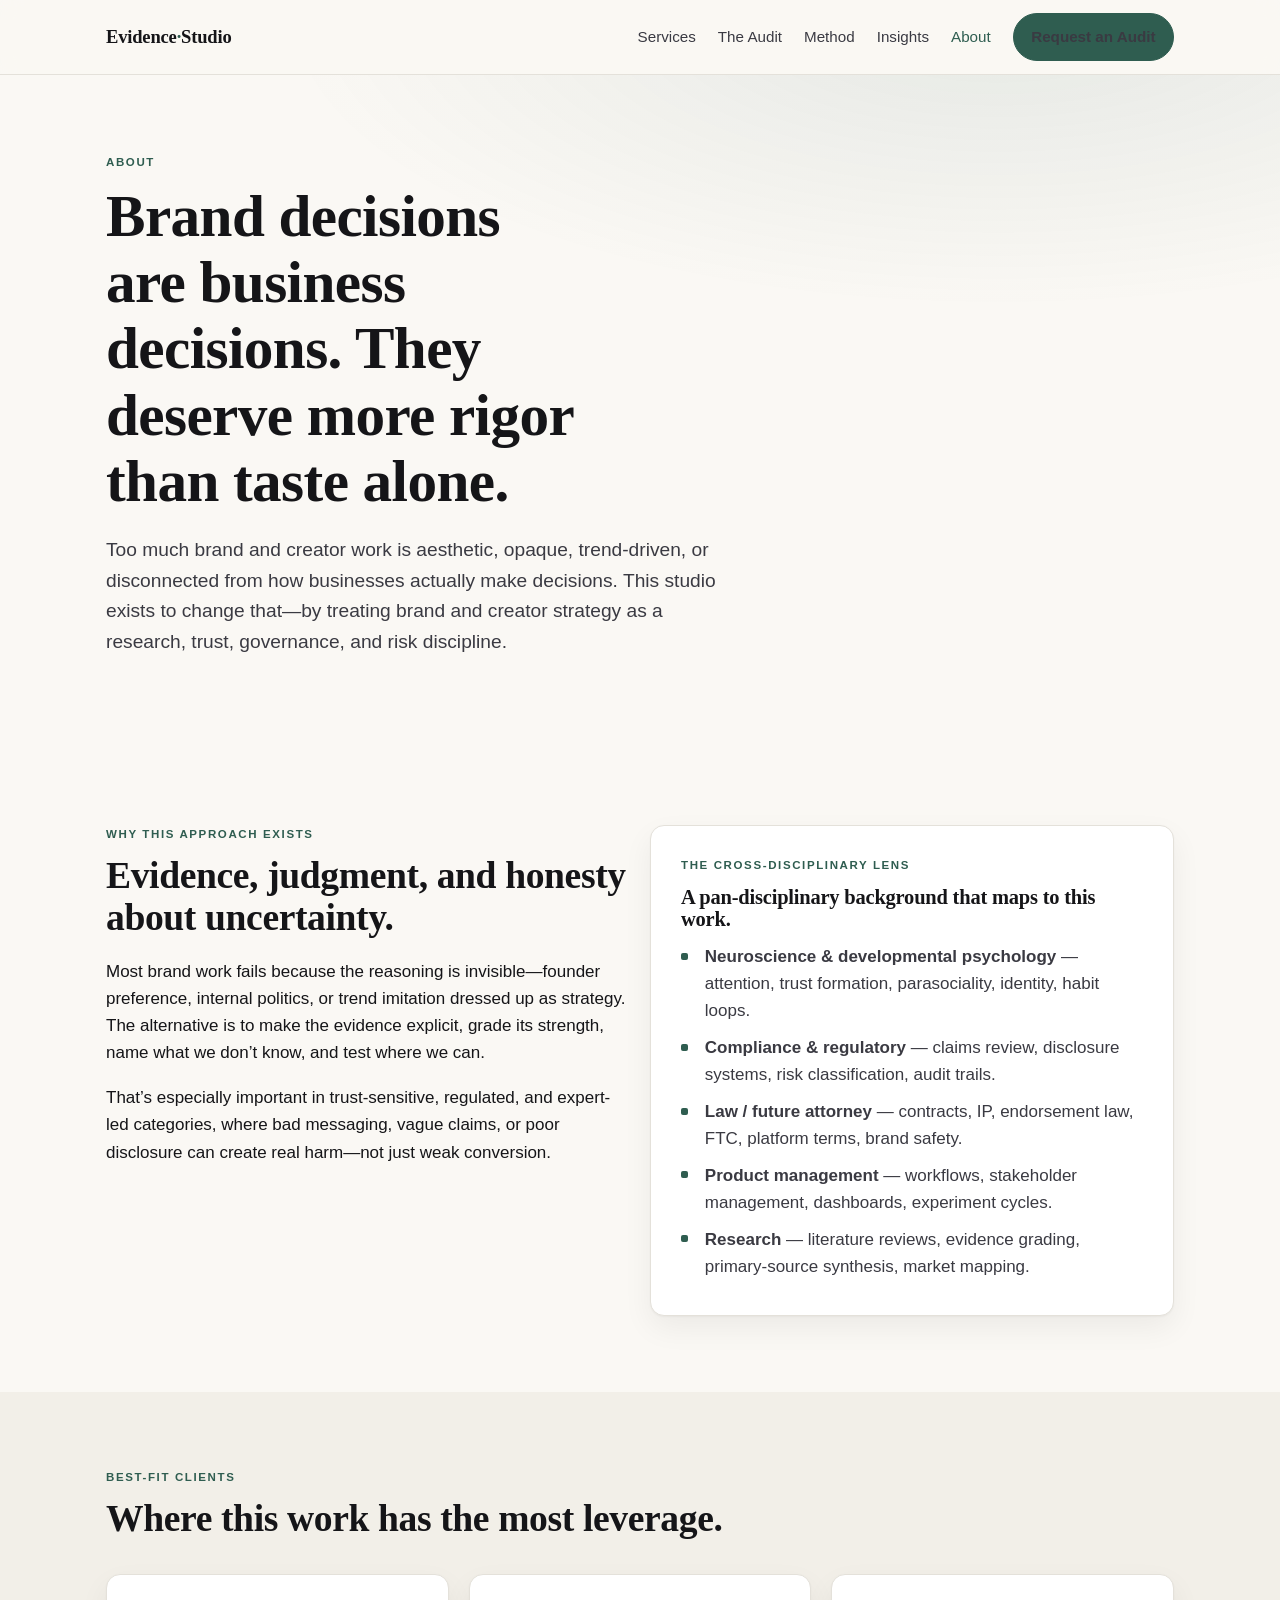
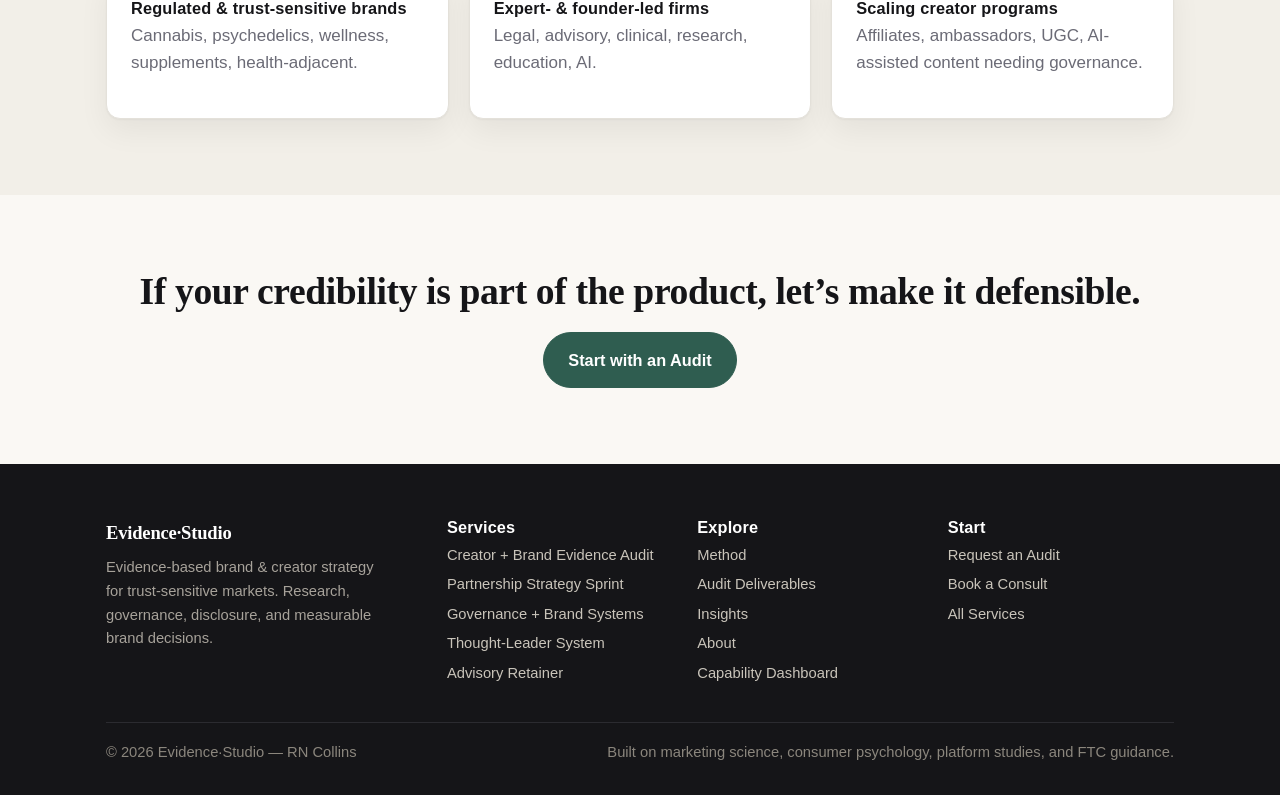
==== about.html @ b18b6f5d "Initial deploy: Evidence Studio — evidence-based brand & creator strategy" ====
<!DOCTYPE html>
<html lang="en">
<head>
<meta charset="utf-8">
<meta name="viewport" content="width=device-width, initial-scale=1">
<title>About — Evidence&middot;Studio</title>
<meta name="description" content="Why this approach exists, and the cross-disciplinary background behind evidence-based brand and creator strategy.">
<link rel="stylesheet" href="assets/style.css">
</head>
<body>
<div id="nav"></div>
<header class="hero">
  <div class="wrap">
    <p class="eyebrow">About</p>
    <h1>Brand decisions are business decisions. They deserve more rigor than taste alone.</h1>
    <p class="lead">Too much brand and creator work is aesthetic, opaque, trend-driven, or disconnected from how businesses actually make decisions. This studio exists to change that—by treating brand and creator strategy as a research, trust, governance, and risk discipline.</p>
  </div>
</header>

<section>
  <div class="wrap">
    <div class="grid g2">
      <div>
        <p class="eyebrow">Why this approach exists</p>
        <h2>Evidence, judgment, and honesty about uncertainty.</h2>
        <p>Most brand work fails because the reasoning is invisible—founder preference, internal politics, or trend imitation dressed up as strategy. The alternative is to make the evidence explicit, grade its strength, name what we don’t know, and test where we can.</p>
        <p>That’s especially important in trust-sensitive, regulated, and expert-led categories, where bad messaging, vague claims, or poor disclosure can create real harm—not just weak conversion.</p>
      </div>
      <div class="card pad-lg">
        <p class="eyebrow">The cross-disciplinary lens</p>
        <h3>A pan-disciplinary background that maps to this work.</h3>
        <ul class="clean">
          <li><strong>Neuroscience &amp; developmental psychology</strong> — attention, trust formation, parasociality, identity, habit loops.</li>
          <li><strong>Compliance &amp; regulatory</strong> — claims review, disclosure systems, risk classification, audit trails.</li>
          <li><strong>Law / future attorney</strong> — contracts, IP, endorsement law, FTC, platform terms, brand safety.</li>
          <li><strong>Product management</strong> — workflows, stakeholder management, dashboards, experiment cycles.</li>
          <li><strong>Research</strong> — literature reviews, evidence grading, primary-source synthesis, market mapping.</li>
        </ul>
      </div>
    </div>
  </div>
</section>

<section class="section-alt">
  <div class="wrap">
    <div class="section-head"><p class="eyebrow">Best-fit clients</p><h2>Where this work has the most leverage.</h2></div>
    <div class="grid g3">
      <div class="card"><h4>Regulated &amp; trust-sensitive brands</h4><p class="muted">Cannabis, psychedelics, wellness, supplements, health-adjacent.</p></div>
      <div class="card"><h4>Expert- &amp; founder-led firms</h4><p class="muted">Legal, advisory, clinical, research, education, AI.</p></div>
      <div class="card"><h4>Scaling creator programs</h4><p class="muted">Affiliates, ambassadors, UGC, AI-assisted content needing governance.</p></div>
    </div>
  </div>
</section>

<section>
  <div class="wrap center">
    <h2>If your credibility is part of the product, let’s make it defensible.</h2>
    <a class="btn big" href="contact.html">Start with an Audit</a>
  </div>
</section>

<div id="footer"></div>
<script src="assets/site.js"></script>
</body>
</html>
---- assets/style.css ----
/* Evidence — shared design system
   Premium, editorial, research-forward. Restrained palette, strong hierarchy. */

:root{
  --ink:#151518;
  --ink-soft:#3a3a42;
  --muted:#6b6b76;
  --line:#e4e1da;
  --paper:#faf8f4;
  --paper-2:#f2efe8;
  --card:#ffffff;
  --accent:#2f5d50;      /* deep evidence green */
  --accent-soft:#e7efec;
  --accent-2:#b4542e;    /* warning/ochre for risk */
  --gold:#8a7b3b;
  --maxw:1120px;
  --radius:14px;
  --shadow:0 1px 2px rgba(21,21,24,.04),0 12px 30px rgba(21,21,24,.06);
  --serif:"Iowan Old Style","Palatino Linotype",Palatino,Georgia,"Times New Roman",serif;
  --sans:-apple-system,BlinkMacSystemFont,"Segoe UI",Inter,Roboto,Helvetica,Arial,sans-serif;
}

*{box-sizing:border-box}
html{scroll-behavior:smooth}
body{
  margin:0;color:var(--ink);background:var(--paper);
  font-family:var(--sans);font-size:17px;line-height:1.6;
  -webkit-font-smoothing:antialiased;text-rendering:optimizeLegibility;
}
a{color:var(--accent);text-decoration:none}
a:hover{text-decoration:underline}
img{max-width:100%}
h1,h2,h3,h4{font-family:var(--serif);font-weight:600;line-height:1.12;letter-spacing:-.01em;color:var(--ink)}
h1{font-size:clamp(2.3rem,5vw,3.7rem);margin:.2em 0 .35em}
h2{font-size:clamp(1.6rem,3.2vw,2.35rem);margin:0 0 .5em}
h3{font-size:1.28rem;margin:0 0 .35em}
h4{font-size:1.02rem;margin:0 0 .3em;font-family:var(--sans);font-weight:700;letter-spacing:.01em}
p{margin:0 0 1.05em}
.wrap{max-width:var(--maxw);margin:0 auto;padding:0 26px}
.eyebrow{font-family:var(--sans);font-weight:700;letter-spacing:.14em;text-transform:uppercase;
  font-size:.72rem;color:var(--accent);margin:0 0 1em}
.lead{font-size:1.2rem;color:var(--ink-soft);max-width:60ch}
.muted{color:var(--muted)}
.center{text-align:center}
section{padding:76px 0}
.section-alt{background:var(--paper-2)}
.section-ink{background:var(--ink);color:#efeae1}
.section-ink h1,.section-ink h2,.section-ink h3{color:#fff}
.section-ink .eyebrow{color:#c8b26a}
.divider{height:1px;background:var(--line);border:0;margin:0}

/* nav */
.nav{position:sticky;top:0;z-index:40;background:rgba(250,248,244,.86);
  backdrop-filter:saturate(180%) blur(10px);border-bottom:1px solid var(--line)}
.nav-in{display:flex;align-items:center;justify-content:space-between;gap:20px;
  max-width:var(--maxw);margin:0 auto;padding:13px 26px}
.brand{font-family:var(--serif);font-weight:600;font-size:1.16rem;color:var(--ink);letter-spacing:-.01em}
.brand:hover{text-decoration:none}
.brand span{color:var(--accent)}
.nav-links{display:flex;gap:22px;align-items:center;font-size:.95rem}
.nav-links a{color:var(--ink-soft)}
.nav-links a:hover{color:var(--accent);text-decoration:none}
.btn{display:inline-block;background:var(--accent);color:#fff;padding:.7em 1.15em;border-radius:999px;
  font-weight:600;font-size:.95rem;border:1px solid var(--accent);cursor:pointer;transition:.15s}
.btn:hover{background:#264a40;text-decoration:none;color:#fff}
.btn.ghost{background:transparent;color:var(--accent)}
.btn.ghost:hover{background:var(--accent-soft);color:var(--accent)}
.btn.light{background:#fff;color:var(--ink);border-color:#fff}
.btn.big{padding:.85em 1.5em;font-size:1.02rem}
.nav-toggle{display:none;background:none;border:0;font-size:1.5rem;color:var(--ink);cursor:pointer}

/* hero */
.hero{padding:78px 0 60px;background:
  radial-gradient(1200px 500px at 78% -10%,rgba(47,93,80,.10),transparent 60%),var(--paper)}
.hero h1{max-width:16ch}
.hero .lead{margin-bottom:1.6em}
.cta-row{display:flex;gap:12px;flex-wrap:wrap}
.proof-strip{display:flex;gap:26px;flex-wrap:wrap;margin-top:34px;padding-top:22px;border-top:1px solid var(--line);
  font-size:.9rem;color:var(--muted)}
.proof-strip b{color:var(--ink)}

/* grid + cards */
.grid{display:grid;gap:20px}
.g2{grid-template-columns:repeat(2,1fr)}
.g3{grid-template-columns:repeat(3,1fr)}
.g4{grid-template-columns:repeat(4,1fr)}
.card{background:var(--card);border:1px solid var(--line);border-radius:var(--radius);padding:24px;box-shadow:var(--shadow)}
.card h3{margin-bottom:.3em}
.card .ki{font-size:.78rem;font-weight:700;letter-spacing:.1em;text-transform:uppercase;color:var(--accent);margin-bottom:.6em}
.card.pad-lg{padding:30px}
.tag{display:inline-block;background:var(--accent-soft);color:var(--accent);font-size:.74rem;font-weight:700;
  letter-spacing:.06em;text-transform:uppercase;padding:.3em .7em;border-radius:999px}
ul.clean{list-style:none;padding:0;margin:.4em 0 0}
ul.clean li{padding:.28em 0 .28em 1.4em;position:relative;color:var(--ink-soft)}
ul.clean li::before{content:"";position:absolute;left:0;top:.85em;width:7px;height:7px;border-radius:2px;background:var(--accent)}
ol.steps{counter-reset:s;list-style:none;padding:0;margin:0}
ol.steps li{counter-increment:s;position:relative;padding:0 0 1.1em 3rem}
ol.steps li::before{content:counter(s);position:absolute;left:0;top:-2px;width:2rem;height:2rem;border-radius:50%;
  background:var(--accent);color:#fff;font-family:var(--sans);font-weight:700;display:grid;place-items:center;font-size:.95rem}

/* phase timeline */
.phases{display:grid;grid-template-columns:repeat(6,1fr);gap:14px;counter-reset:p}
.phase{counter-increment:p;background:var(--card);border:1px solid var(--line);border-radius:12px;padding:18px 16px}
.phase .n{font-family:var(--serif);font-size:1.6rem;color:var(--accent);line-height:1}
.phase h4{margin:.4em 0 .3em}
.phase p{font-size:.9rem;color:var(--muted);margin:0}

/* evidence-letter block (EVIDENCE framework) */
.letters{display:grid;grid-template-columns:repeat(4,1fr);gap:14px}
.letter{background:var(--card);border:1px solid var(--line);border-radius:12px;padding:18px}
.letter .l{font-family:var(--serif);font-size:1.9rem;color:var(--accent);line-height:1;margin-bottom:.15em}
.letter b{display:block;font-size:.95rem;margin-bottom:.3em}
.letter p{font-size:.85rem;color:var(--muted);margin:0}

/* callout / bridge */
.callout{background:var(--accent);color:#fff;border-radius:var(--radius);padding:34px 30px}
.callout h2{color:#fff}
.callout.risk{background:#7a3a22}
.note{border-left:3px solid var(--accent);background:var(--card);padding:16px 20px;border-radius:0 10px 10px 0}

/* comparison */
.vs{display:grid;grid-template-columns:1fr 1fr;gap:0;border:1px solid var(--line);border-radius:var(--radius);overflow:hidden}
.vs>div{padding:24px}
.vs .no{background:#fbf3ef}
.vs .yes{background:#eef4f1}
.vs h4{margin-bottom:.6em}

/* table */
table.tbl{width:100%;border-collapse:collapse;font-size:.95rem;background:var(--card);border-radius:var(--radius);overflow:hidden;border:1px solid var(--line)}
table.tbl th,table.tbl td{text-align:left;padding:12px 14px;border-bottom:1px solid var(--line);vertical-align:top}
table.tbl th{background:var(--paper-2);font-family:var(--sans);font-weight:700;font-size:.82rem;letter-spacing:.04em;text-transform:uppercase;color:var(--ink-soft)}
table.tbl tr:last-child td{border-bottom:0}

/* forms */
.form{display:grid;gap:16px;max-width:720px}
.field{display:grid;gap:6px}
.field label{font-weight:600;font-size:.95rem}
.field input,.field select,.field textarea{font-family:var(--sans);font-size:1rem;padding:.7em .8em;
  border:1px solid var(--line);border-radius:10px;background:#fff;color:var(--ink)}
.field textarea{min-height:110px;resize:vertical}
.checks{display:flex;flex-wrap:wrap;gap:8px}
.checks label{display:inline-flex;align-items:center;gap:6px;background:#fff;border:1px solid var(--line);
  padding:.45em .7em;border-radius:999px;font-size:.9rem;font-weight:500}

/* footer */
.footer{background:var(--ink);color:#c9c4ba;padding:54px 0 30px;font-size:.92rem}
.footer h4{color:#fff}
.footer a{color:#c9c4ba}
.footer a:hover{color:#fff;text-decoration:none}
.foot-grid{display:grid;grid-template-columns:1.4fr 1fr 1fr 1fr;gap:24px}
.foot-cols a{display:block;padding:.2em 0}
.foot-bottom{margin-top:34px;padding-top:18px;border-top:1px solid #2b2b30;color:#8b867d;display:flex;justify-content:space-between;gap:12px;flex-wrap:wrap}

.section-head{max-width:66ch;margin-bottom:34px}
.hidden-badge{font-size:.8rem;color:var(--muted)}

@media(max-width:900px){
  .g3,.g4,.letters{grid-template-columns:repeat(2,1fr)}
  .phases{grid-template-columns:repeat(2,1fr)}
  .foot-grid{grid-template-columns:1fr 1fr}
}
@media(max-width:680px){
  .nav-links{display:none;position:absolute;top:56px;left:0;right:0;background:var(--paper);
    flex-direction:column;padding:14px 26px;border-bottom:1px solid var(--line);gap:14px}
  .nav-links.open{display:flex}
  .nav-toggle{display:block}
  .g2,.g3,.g4,.vs,.letters,.phases{grid-template-columns:1fr}
  section{padding:52px 0}
  .foot-grid{grid-template-columns:1fr}
}
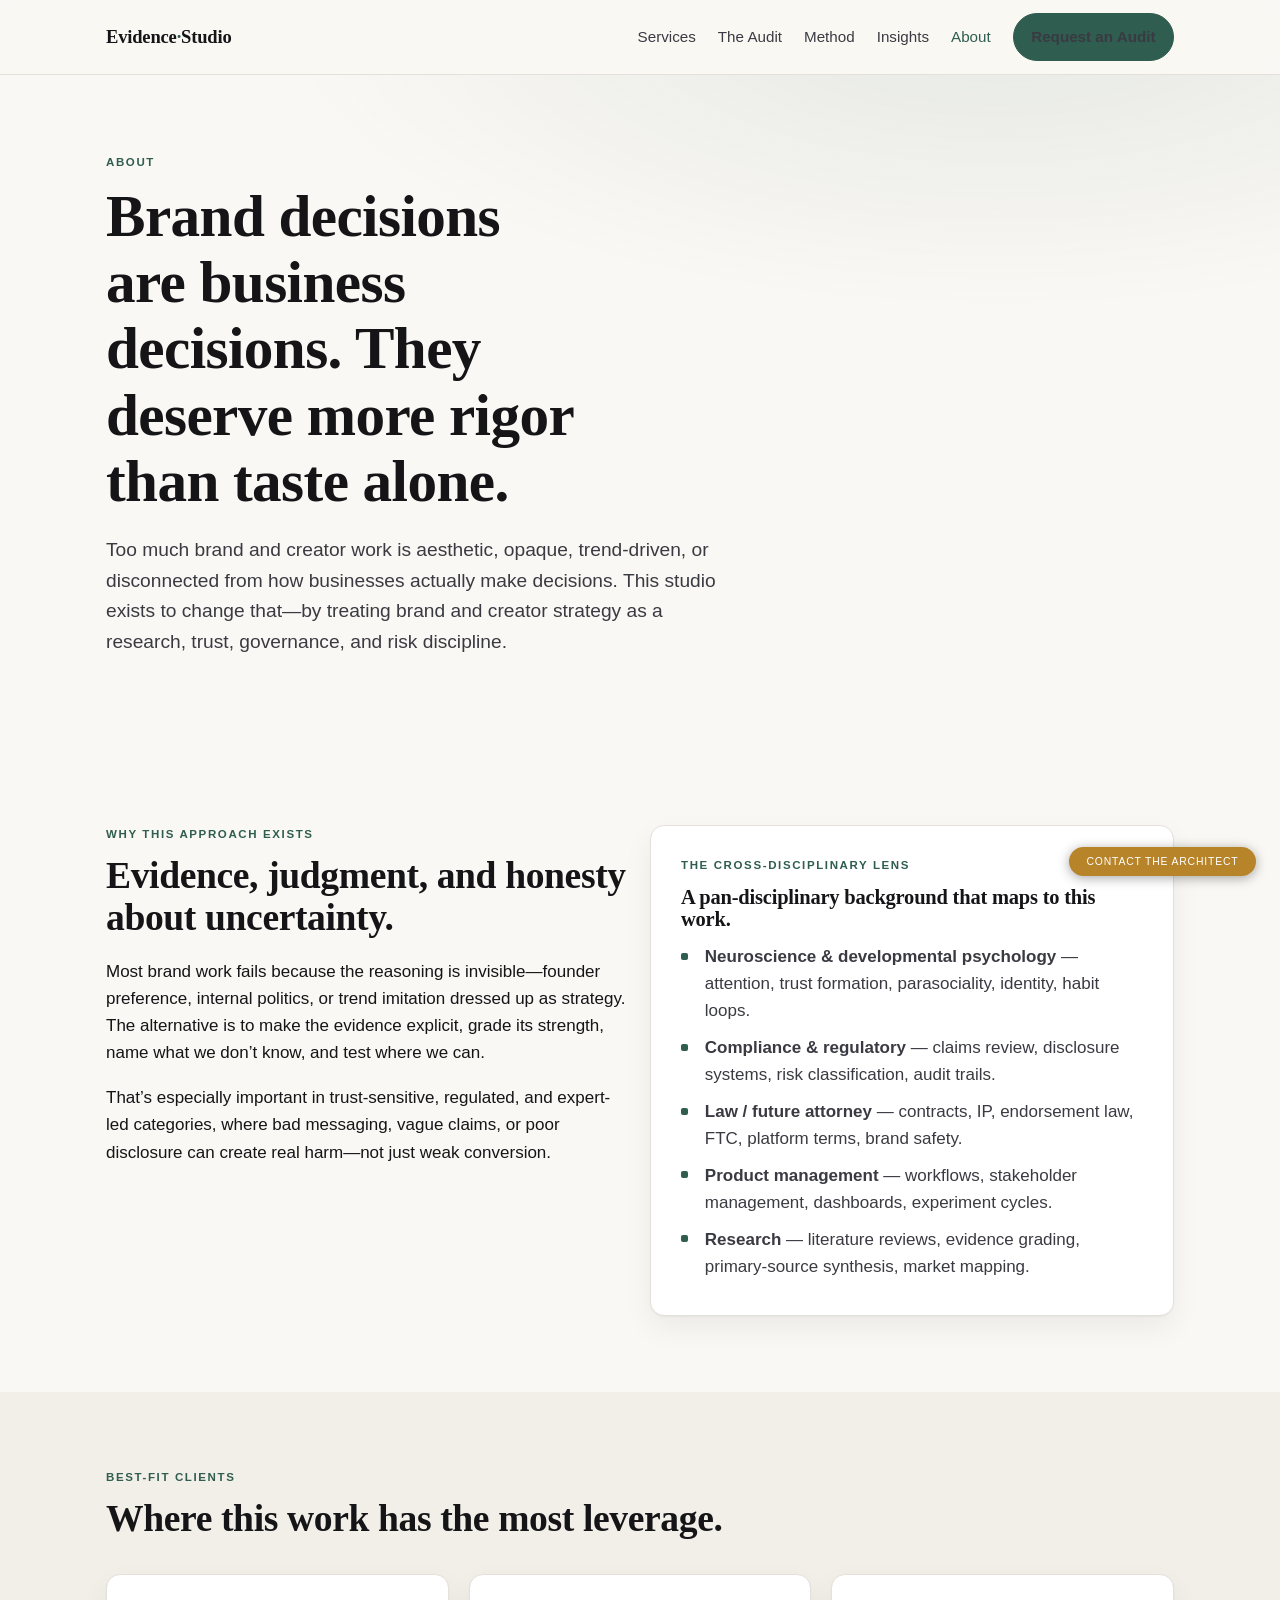
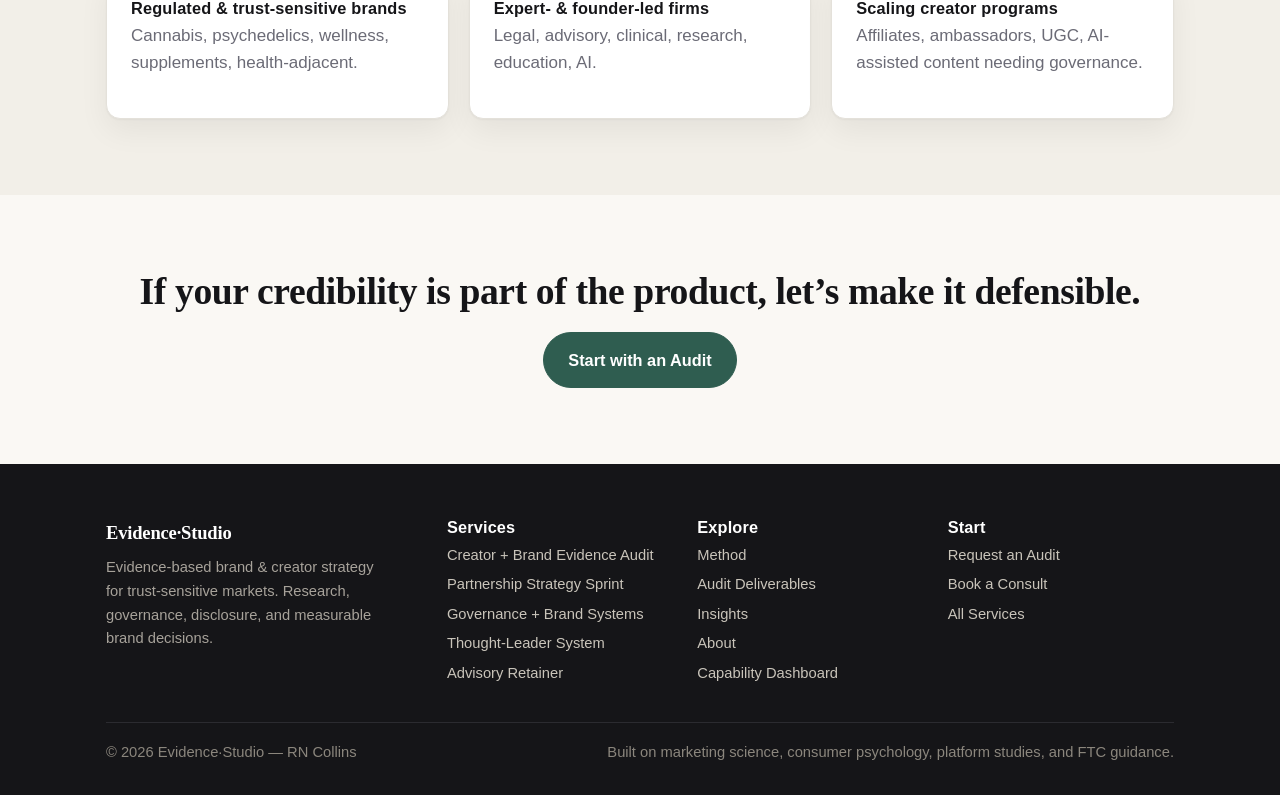
==== commit 241df3cc: "build-standards: analytics, UTM, contact, rn-builds, json-ld, sitemap, vercel.json (all pages)" ====
--- a/about.html
+++ b/about.html
@@ -6,6 +6,12 @@
 <title>About — Evidence&middot;Studio</title>
 <meta name="description" content="Why this approach exists, and the cross-disciplinary background behind evidence-based brand and creator strategy.">
 <link rel="stylesheet" href="assets/style.css">
+<link rel="sitemap" type="application/xml" href="/sitemap.xml"/>
+<script defer src="/_vercel/insights/script.js"></script>
+<script defer src="/_vercel/speed-insights/script.js"></script>
+<script>(function(){var p=new URLSearchParams(location.search),u={};['utm_source','utm_medium','utm_campaign','utm_content','utm_term'].forEach(function(k){if(p.get(k))u[k]=p.get(k);});if(Object.keys(u).length)sessionStorage.setItem('rn_utm',JSON.stringify(u));window._getUTM=function(){try{return JSON.parse(sessionStorage.getItem('rn_utm')||'{}')}catch(e){return{}}};window.addEventListener('load',function(){fetch('/api/track',{method:'POST',headers:{'Content-Type':'application/json'},body:JSON.stringify({event:'page_view',source:'creator-brand-evidence',referrer:document.referrer||'direct',utm:window._getUTM()})}).catch(function(){});}); var ms=[25,50,75,90],fired={};window.addEventListener('scroll',function(){var h=document.body.scrollHeight-window.innerHeight;if(h<=0)return;var pct=Math.round((window.scrollY/h)*100);ms.forEach(function(m){if(pct>=m&&!fired[m]){fired[m]=1;fetch('/api/track',{method:'POST',headers:{'Content-Type':'application/json'},body:JSON.stringify({event:'scroll_depth',source:'creator-brand-evidence',depth:m+'%'})}).catch(function(){});}});},{passive:true});})()</script>
+<script type="application/ld+json">{"@context": "https://schema.org", "@graph": [{"@type": "Person", "@id": "https://rn-portfolio-khaki.vercel.app/#rn-collins", "name": "RN Collins", "jobTitle": "AI Educator & Consultant", "url": "https://rn-portfolio-khaki.vercel.app", "sameAs": ["https://linkedin.com/in/rn-collins"]}, {"@type": "WebPage", "name": "About \u2014 Evidence&middot;Studio \u2014 RN Collins", "url": "https://creator-brand-evidence.vercel.app/about.html", "author": {"@id": "https://rn-portfolio-khaki.vercel.app/#rn-collins"}}]}</script>
+<link rel="sitemap" type="application/xml" href="/sitemap.xml"/>
 </head>
 <body>
 <div id="nav"></div>
@@ -61,5 +67,6 @@
 
 <div id="footer"></div>
 <script src="assets/site.js"></script>
+<div style="position:fixed;bottom:1.5rem;right:1.5rem;z-index:9999"><button onclick="document.getElementById('ca-modal-es').style.display='flex'" style="font-size:.65rem;text-transform:uppercase;letter-spacing:.08em;background:#B8842A;color:#fff;border:none;padding:.55rem 1.1rem;border-radius:2rem;cursor:pointer;box-shadow:0 2px 12px rgba(0,0,0,.35)">Contact the Architect</button></div><div id="ca-modal-es" role="dialog" aria-modal="true" style="display:none;position:fixed;inset:0;z-index:10000;background:rgba(0,0,0,.8);align-items:center;justify-content:center"><div style="background:#fff;max-width:420px;width:90%;padding:2rem;border-radius:4px"><h2 style="margin:0 0 1rem">Contact the Architect</h2><input id="ca-name-es" placeholder="Name (optional)" style="width:100%;padding:.6rem;margin-bottom:.75rem;border:1px solid #ccc;box-sizing:border-box"/><input id="ca-email-es" type="email" placeholder="Email (required)" style="width:100%;padding:.6rem;margin-bottom:.75rem;border:1px solid #ccc;box-sizing:border-box"/><textarea id="ca-msg-es" rows="3" placeholder="Message" style="width:100%;padding:.6rem;margin-bottom:.75rem;border:1px solid #ccc;box-sizing:border-box;resize:vertical"></textarea><div style="display:flex;gap:.75rem;justify-content:flex-end"><button onclick="document.getElementById('ca-modal-es').style.display='none'" style="background:none;border:1px solid #ccc;padding:.5rem 1rem;cursor:pointer">Cancel</button><button onclick="(function(){var e=document.getElementById('ca-email-es').value;if(!e){alert('Email required');return;}fetch('/api/lead',{method:'POST',headers:{'Content-Type':'application/json'},body:JSON.stringify({name:document.getElementById('ca-name-es').value,email:e,message:document.getElementById('ca-msg-es').value,source:'contact-architect-creator-brand-evidence'})}).then(function(){document.getElementById('ca-modal-es').style.display='none';alert('Sent!');}).catch(function(){alert('Error.');})})();" style="background:#1B7A68;color:#fff;border:none;padding:.5rem 1rem;cursor:pointer">Send</button></div></div></div>
 </body>
 </html>
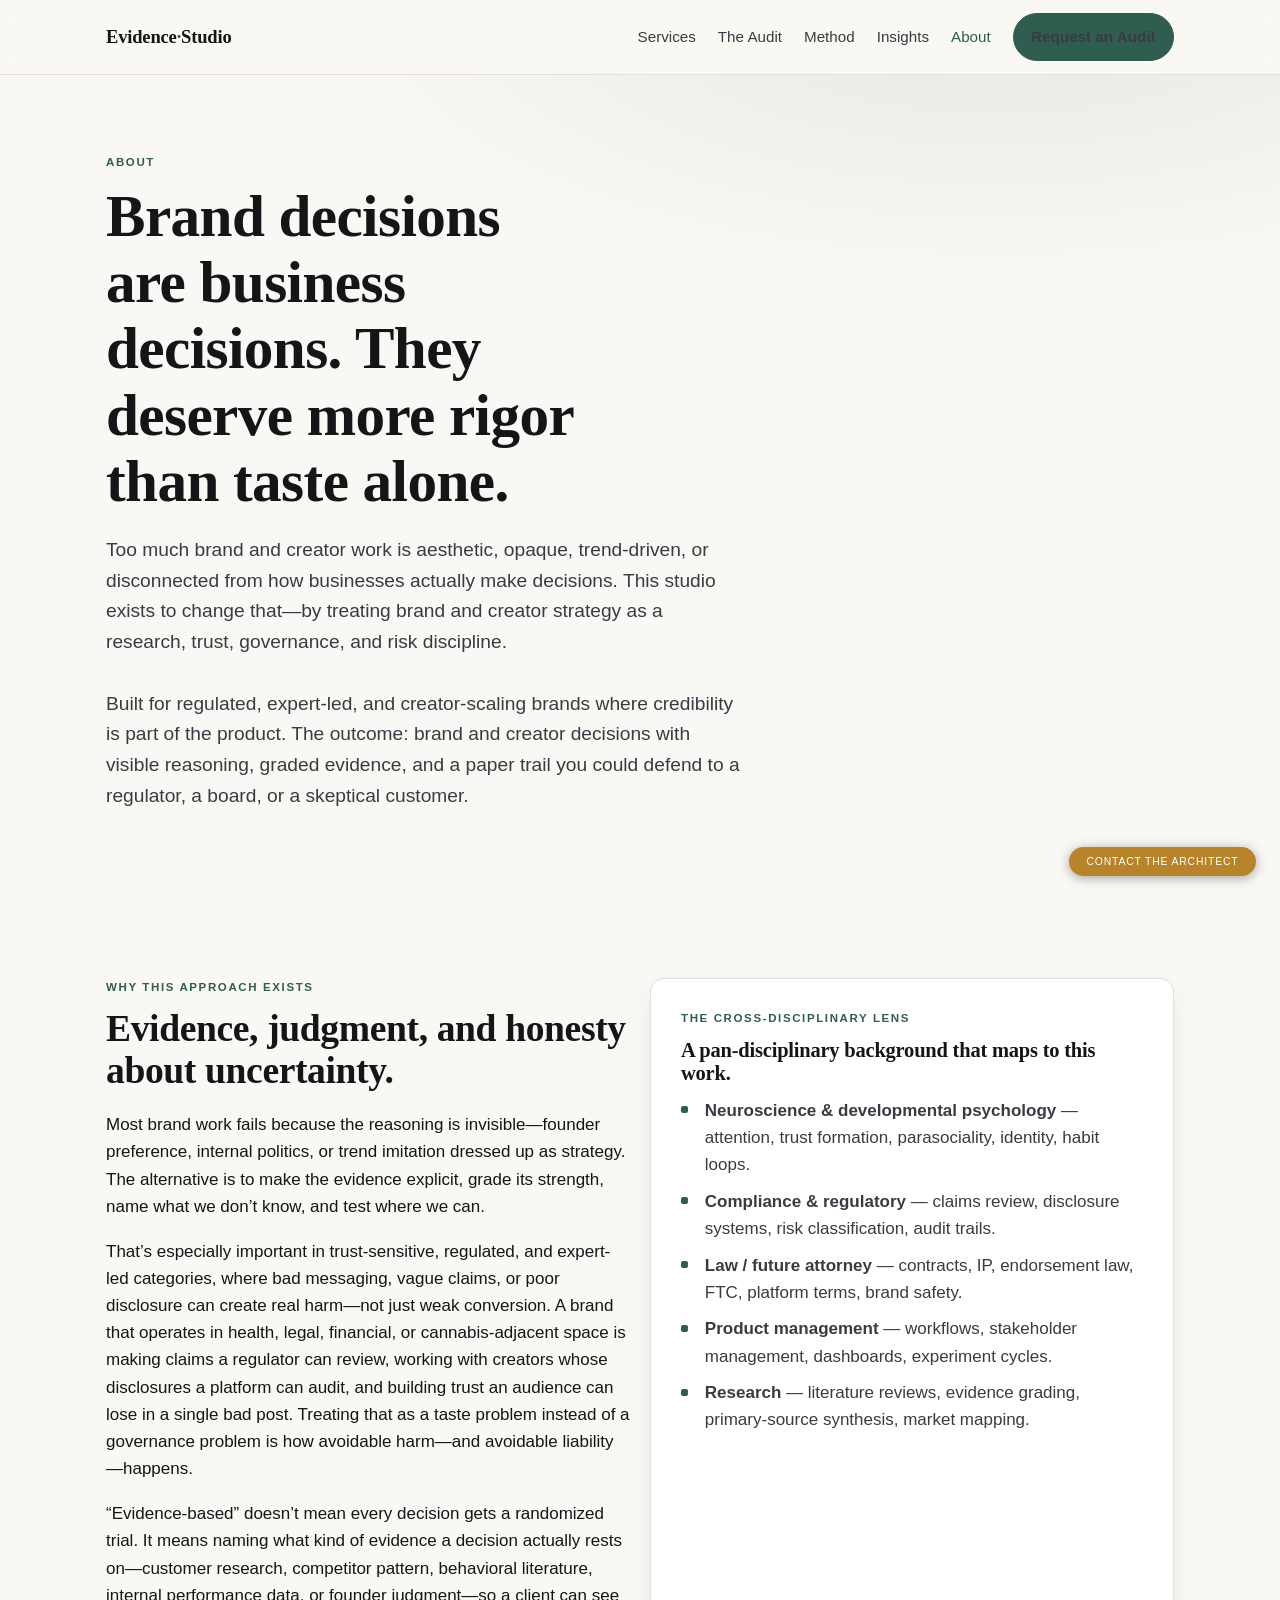
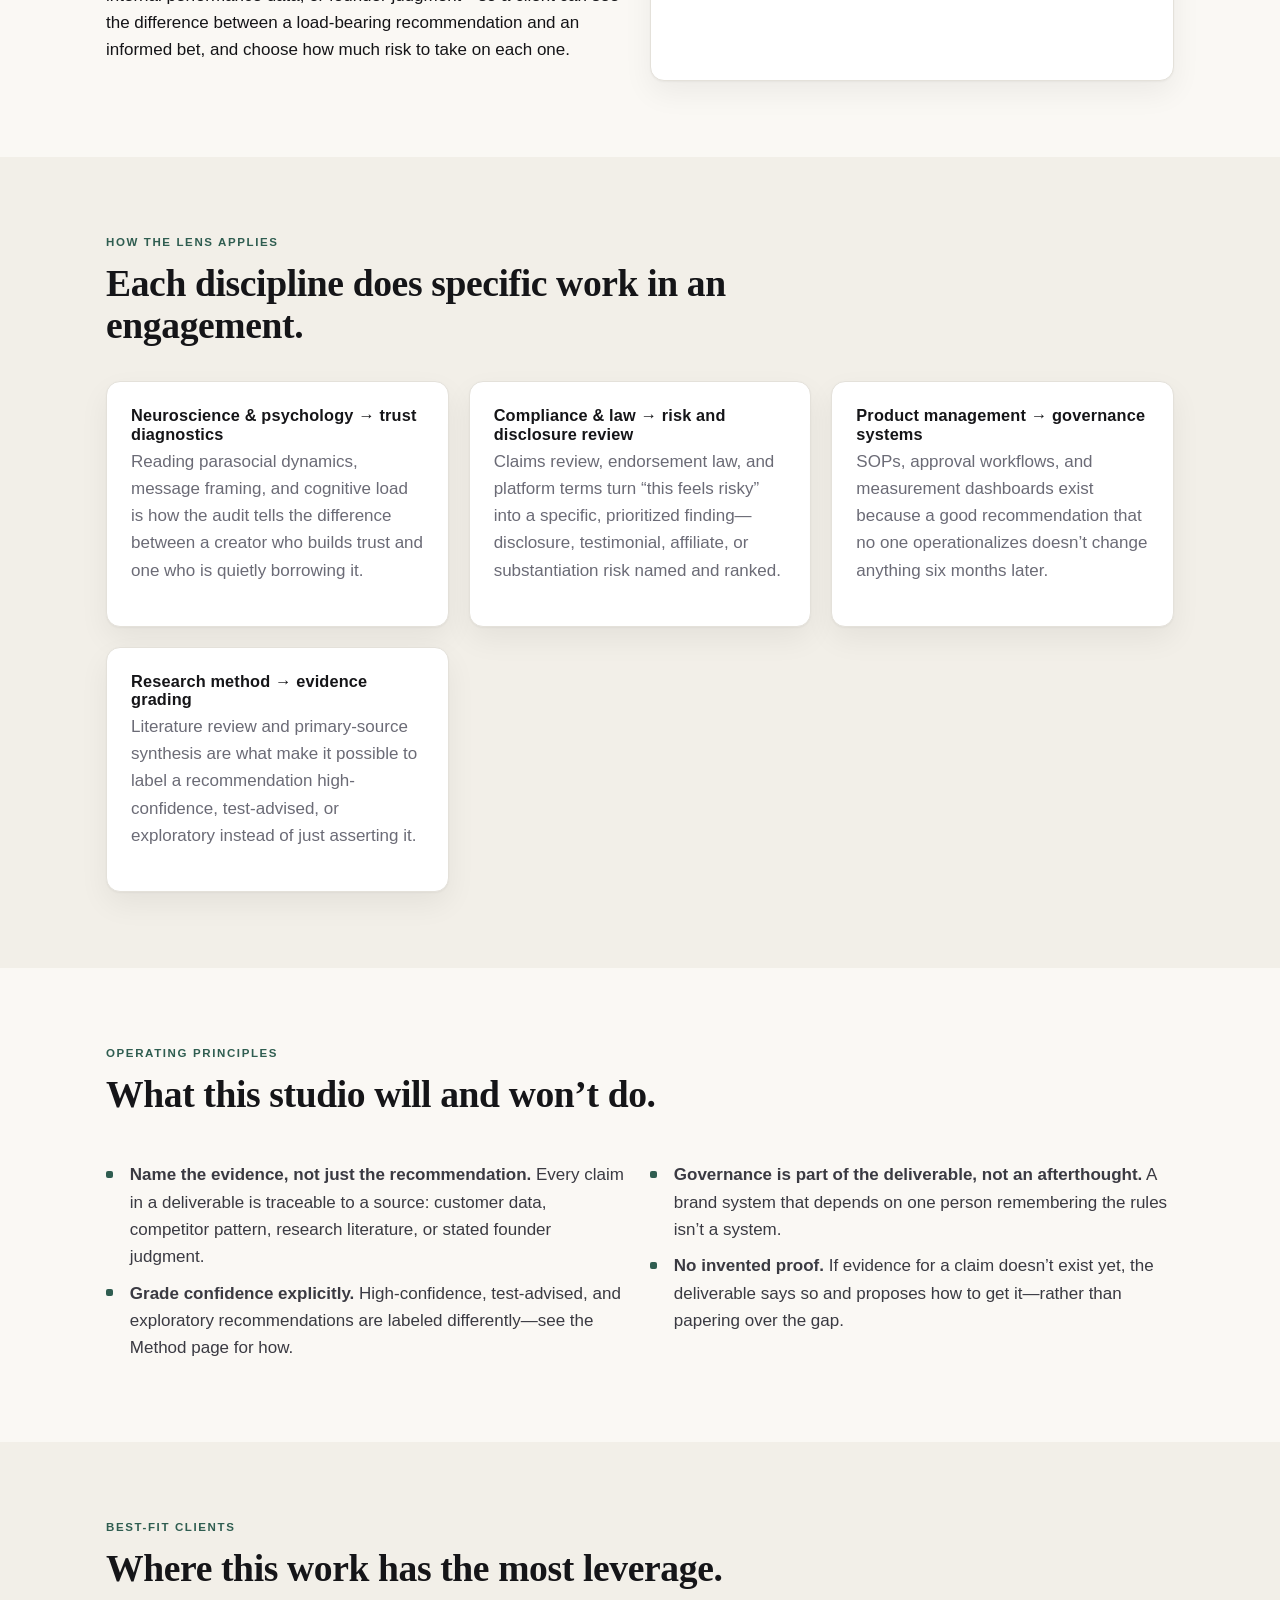
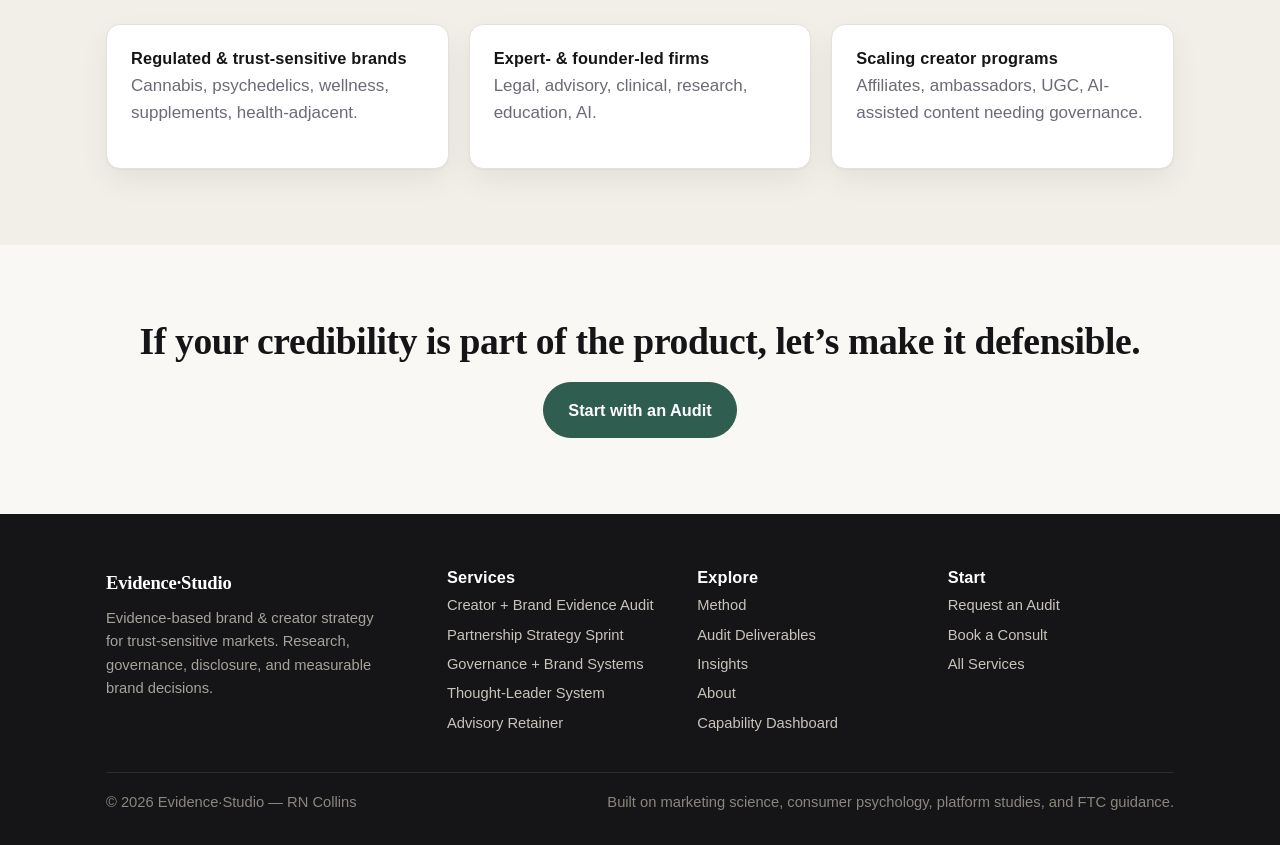
==== commit d297d1d9: "content: 8-dimension depth pass (Content, Concept, Conversion, Proof, Voice, Freshness)" ====
--- a/about.html
+++ b/about.html
@@ -20,6 +20,7 @@
     <p class="eyebrow">About</p>
     <h1>Brand decisions are business decisions. They deserve more rigor than taste alone.</h1>
     <p class="lead">Too much brand and creator work is aesthetic, opaque, trend-driven, or disconnected from how businesses actually make decisions. This studio exists to change that—by treating brand and creator strategy as a research, trust, governance, and risk discipline.</p>
+    <p class="lead" style="margin-top:.6em">Built for regulated, expert-led, and creator-scaling brands where credibility is part of the product. The outcome: brand and creator decisions with visible reasoning, graded evidence, and a paper trail you could defend to a regulator, a board, or a skeptical customer.</p>
   </div>
 </header>
 
@@ -30,7 +31,8 @@
         <p class="eyebrow">Why this approach exists</p>
         <h2>Evidence, judgment, and honesty about uncertainty.</h2>
         <p>Most brand work fails because the reasoning is invisible—founder preference, internal politics, or trend imitation dressed up as strategy. The alternative is to make the evidence explicit, grade its strength, name what we don’t know, and test where we can.</p>
-        <p>That’s especially important in trust-sensitive, regulated, and expert-led categories, where bad messaging, vague claims, or poor disclosure can create real harm—not just weak conversion.</p>
+        <p>That’s especially important in trust-sensitive, regulated, and expert-led categories, where bad messaging, vague claims, or poor disclosure can create real harm—not just weak conversion. A brand that operates in health, legal, financial, or cannabis-adjacent space is making claims a regulator can review, working with creators whose disclosures a platform can audit, and building trust an audience can lose in a single bad post. Treating that as a taste problem instead of a governance problem is how avoidable harm—and avoidable liability—happens.</p>
+        <p>“Evidence-based” doesn’t mean every decision gets a randomized trial. It means naming what kind of evidence a decision actually rests on—customer research, competitor pattern, behavioral literature, internal performance data, or founder judgment—so a client can see the difference between a load-bearing recommendation and an informed bet, and choose how much risk to take on each one.</p>
       </div>
       <div class="card pad-lg">
         <p class="eyebrow">The cross-disciplinary lens</p>
@@ -43,6 +45,34 @@
           <li><strong>Research</strong> — literature reviews, evidence grading, primary-source synthesis, market mapping.</li>
         </ul>
       </div>
+    </div>
+  </div>
+</section>
+
+<section class="section-alt">
+  <div class="wrap">
+    <div class="section-head"><p class="eyebrow">How the lens applies</p><h2>Each discipline does specific work in an engagement.</h2></div>
+    <div class="grid g3">
+      <div class="card"><h4>Neuroscience &amp; psychology &rarr; trust diagnostics</h4><p class="muted">Reading parasocial dynamics, message framing, and cognitive load is how the audit tells the difference between a creator who builds trust and one who is quietly borrowing it.</p></div>
+      <div class="card"><h4>Compliance &amp; law &rarr; risk and disclosure review</h4><p class="muted">Claims review, endorsement law, and platform terms turn “this feels risky” into a specific, prioritized finding—disclosure, testimonial, affiliate, or substantiation risk named and ranked.</p></div>
+      <div class="card"><h4>Product management &rarr; governance systems</h4><p class="muted">SOPs, approval workflows, and measurement dashboards exist because a good recommendation that no one operationalizes doesn’t change anything six months later.</p></div>
+      <div class="card"><h4>Research method &rarr; evidence grading</h4><p class="muted">Literature review and primary-source synthesis are what make it possible to label a recommendation high-confidence, test-advised, or exploratory instead of just asserting it.</p></div>
+    </div>
+  </div>
+</section>
+
+<section>
+  <div class="wrap">
+    <div class="section-head"><p class="eyebrow">Operating principles</p><h2>What this studio will and won’t do.</h2></div>
+    <div class="grid g2">
+      <ul class="clean">
+        <li><strong>Name the evidence, not just the recommendation.</strong> Every claim in a deliverable is traceable to a source: customer data, competitor pattern, research literature, or stated founder judgment.</li>
+        <li><strong>Grade confidence explicitly.</strong> High-confidence, test-advised, and exploratory recommendations are labeled differently—see the Method page for how.</li>
+      </ul>
+      <ul class="clean">
+        <li><strong>Governance is part of the deliverable, not an afterthought.</strong> A brand system that depends on one person remembering the rules isn’t a system.</li>
+        <li><strong>No invented proof.</strong> If evidence for a claim doesn’t exist yet, the deliverable says so and proposes how to get it—rather than papering over the gap.</li>
+      </ul>
     </div>
   </div>
 </section>
@@ -67,6 +97,6 @@
 
 <div id="footer"></div>
 <script src="assets/site.js"></script>
-<div style="position:fixed;bottom:1.5rem;right:1.5rem;z-index:9999"><button onclick="document.getElementById('ca-modal-es').style.display='flex'" style="font-size:.65rem;text-transform:uppercase;letter-spacing:.08em;background:#B8842A;color:#fff;border:none;padding:.55rem 1.1rem;border-radius:2rem;cursor:pointer;box-shadow:0 2px 12px rgba(0,0,0,.35)">Contact the Architect</button></div><div id="ca-modal-es" role="dialog" aria-modal="true" style="display:none;position:fixed;inset:0;z-index:10000;background:rgba(0,0,0,.8);align-items:center;justify-content:center"><div style="background:#fff;max-width:420px;width:90%;padding:2rem;border-radius:4px"><h2 style="margin:0 0 1rem">Contact the Architect</h2><input id="ca-name-es" placeholder="Name (optional)" style="width:100%;padding:.6rem;margin-bottom:.75rem;border:1px solid #ccc;box-sizing:border-box"/><input id="ca-email-es" type="email" placeholder="Email (required)" style="width:100%;padding:.6rem;margin-bottom:.75rem;border:1px solid #ccc;box-sizing:border-box"/><textarea id="ca-msg-es" rows="3" placeholder="Message" style="width:100%;padding:.6rem;margin-bottom:.75rem;border:1px solid #ccc;box-sizing:border-box;resize:vertical"></textarea><div style="display:flex;gap:.75rem;justify-content:flex-end"><button onclick="document.getElementById('ca-modal-es').style.display='none'" style="background:none;border:1px solid #ccc;padding:.5rem 1rem;cursor:pointer">Cancel</button><button onclick="(function(){var e=document.getElementById('ca-email-es').value;if(!e){alert('Email required');return;}fetch('/api/lead',{method:'POST',headers:{'Content-Type':'application/json'},body:JSON.stringify({name:document.getElementById('ca-name-es').value,email:e,message:document.getElementById('ca-msg-es').value,source:'contact-architect-creator-brand-evidence'})}).then(function(){document.getElementById('ca-modal-es').style.display='none';alert('Sent!');}).catch(function(){alert('Error.');})})();" style="background:#1B7A68;color:#fff;border:none;padding:.5rem 1rem;cursor:pointer">Send</button></div></div></div>
+<div style="position:fixed;bottom:1.5rem;right:1.5rem;z-index:9999"><button onclick="document.getElementById('ca-modal-es').style.display='flex'" style="font-size:.65rem;text-transform:uppercase;letter-spacing:.08em;background:#B8842A;color:#fff;border:none;padding:.55rem 1.1rem;border-radius:2rem;cursor:pointer;box-shadow:0 2px 12px rgba(0,0,0,.35)">Contact the Architect</button></div><div id="ca-modal-es" role="dialog" aria-modal="true" style="display:none;position:fixed;inset:0;z-index:10000;background:rgba(0,0,0,.8);align-items:center;justify-content:center"><div style="background:#fff;max-width:420px;width:90%;padding:2rem;border-radius:4px"><h2 style="margin:0 0 1rem">Contact the Architect</h2><input id="ca-name-es" placeholder="Name (optional)" style="width:100%;padding:.6rem;margin-bottom:.75rem;border:1px solid #ccc;box-sizing:border-box"/><input id="ca-email-es" type="email" placeholder="Email (required)" style="width:100%;padding:.6rem;margin-bottom:.75rem;border:1px solid #ccc;box-sizing:border-box"/><textarea id="ca-msg-es" rows="3" placeholder="Message" style="width:100%;padding:.6rem;margin-bottom:.75rem;border:1px solid #ccc;box-sizing:border-box;resize:vertical"></textarea><div style="display:flex;gap:.75rem;justify-content:flex-end"><button onclick="document.getElementById('ca-modal-es').style.display='none'" style="background:none;border:1px solid #ccc;padding:.5rem 1rem;cursor:pointer">Cancel</button><button onclick="(function(){var e=document.getElementById('ca-email-es').value;if(!e){alert('Email required');return;}fetch('https://rn-api.vercel.app/api/lead',{method:'POST',headers:{'Content-Type':'application/json'},body:JSON.stringify({name:document.getElementById('ca-name-es').value,email:e,message:document.getElementById('ca-msg-es').value,source:'contact-architect-creator-brand-evidence'})}).then(function(){document.getElementById('ca-modal-es').style.display='none';alert('Sent!');}).catch(function(){alert('Error.');})})();" style="background:#1B7A68;color:#fff;border:none;padding:.5rem 1rem;cursor:pointer">Send</button></div></div></div>
 </body>
 </html>
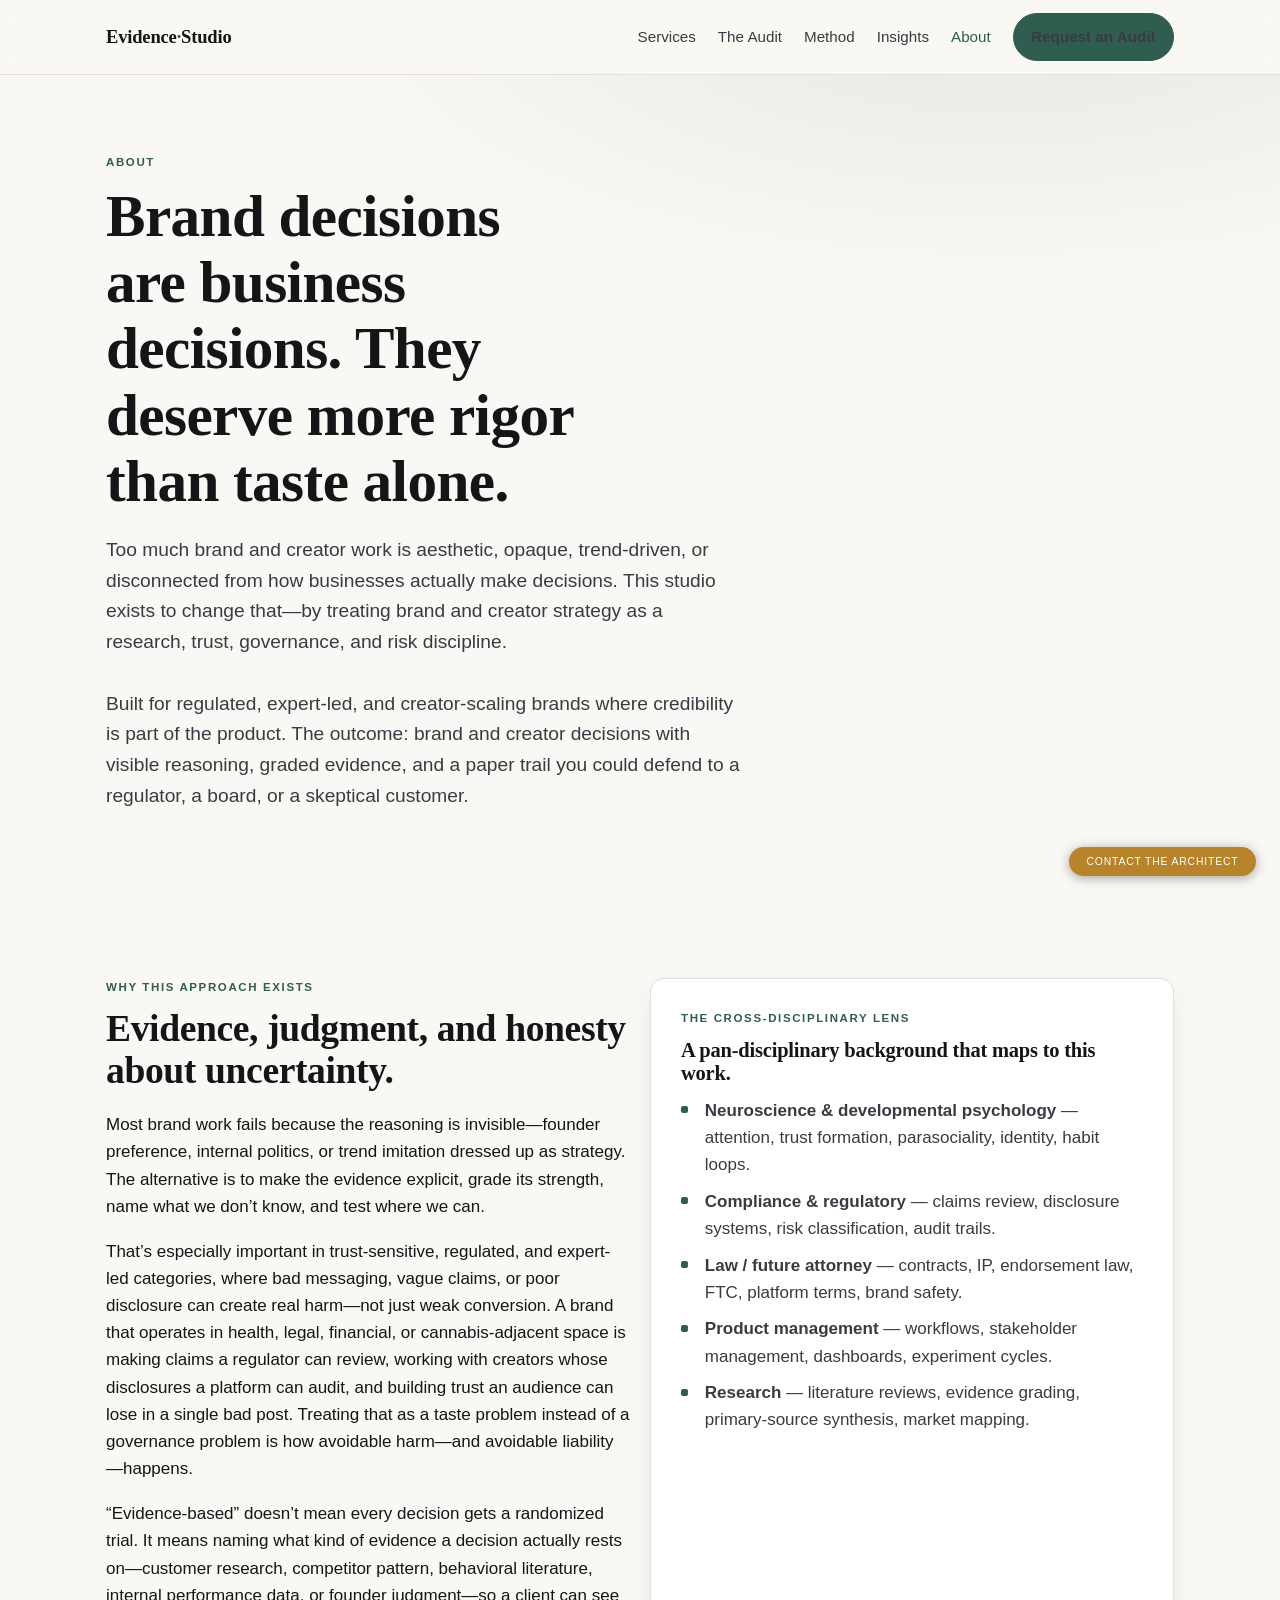
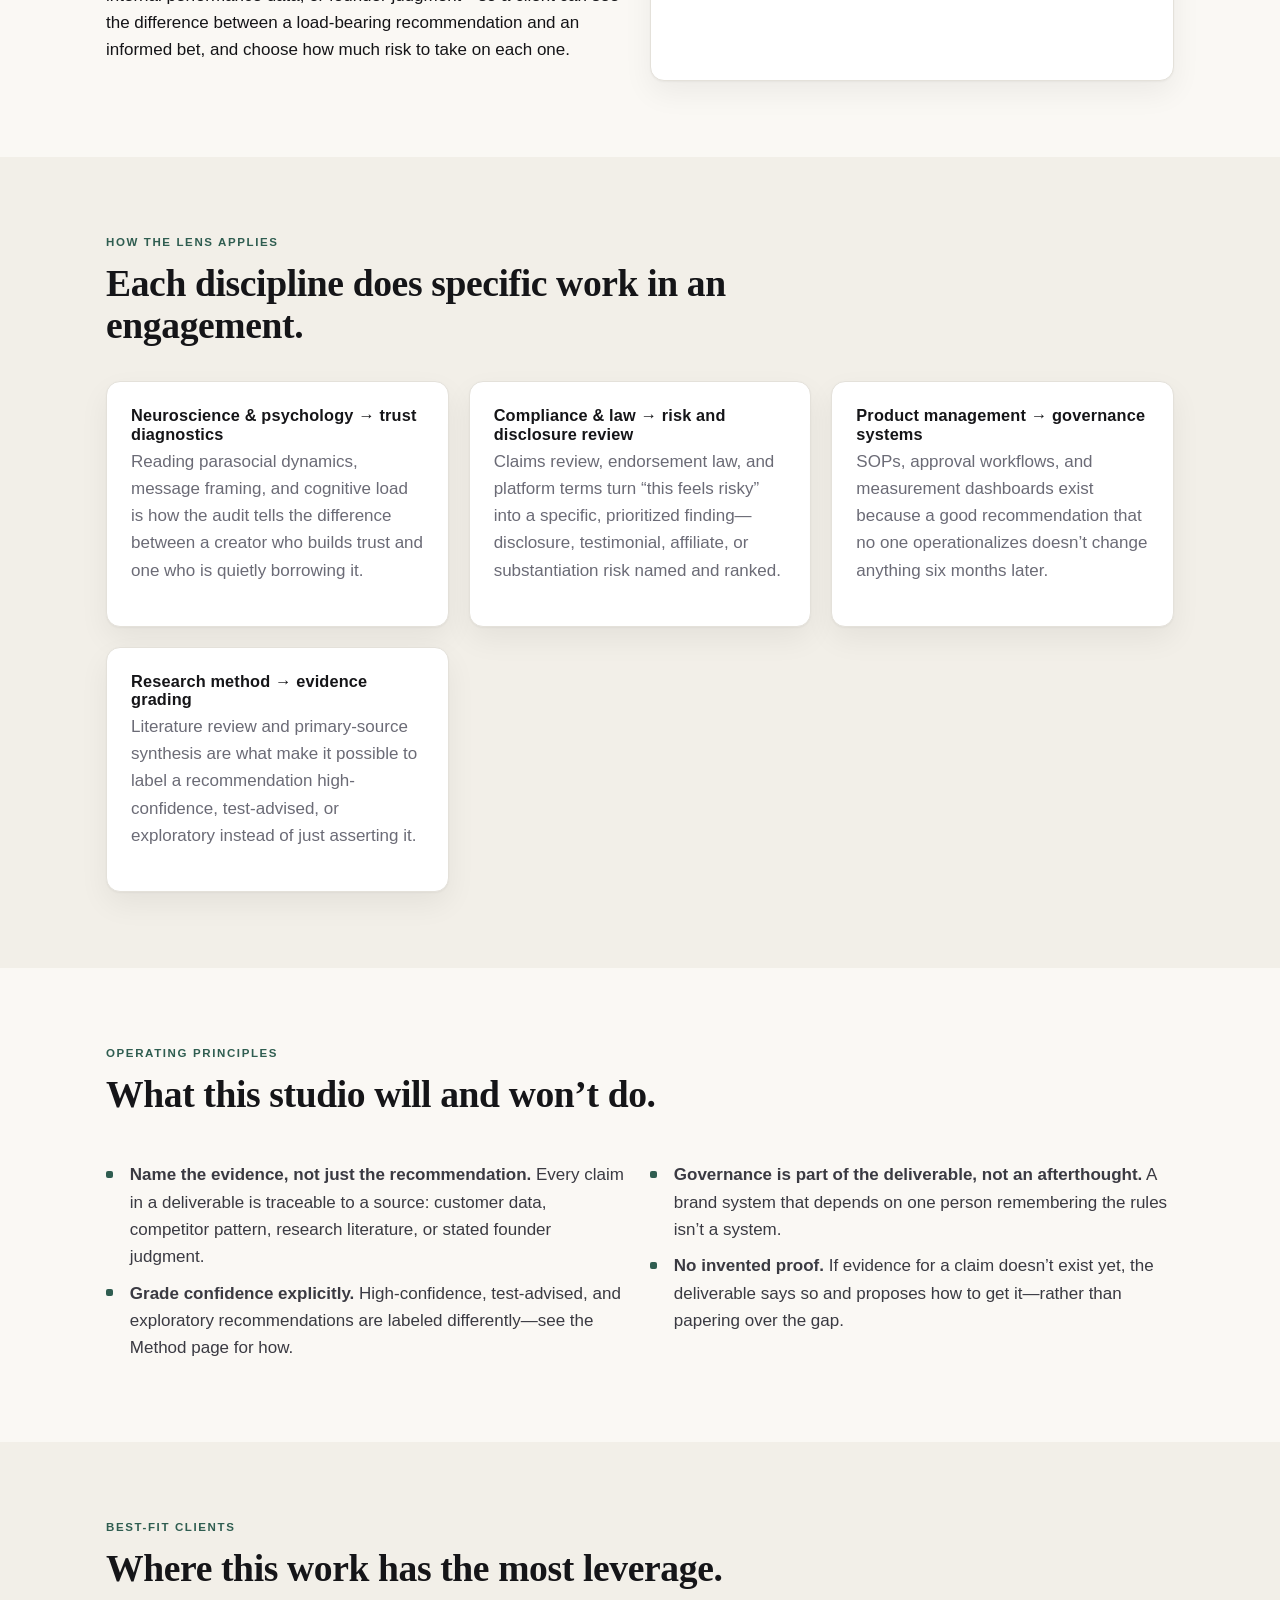
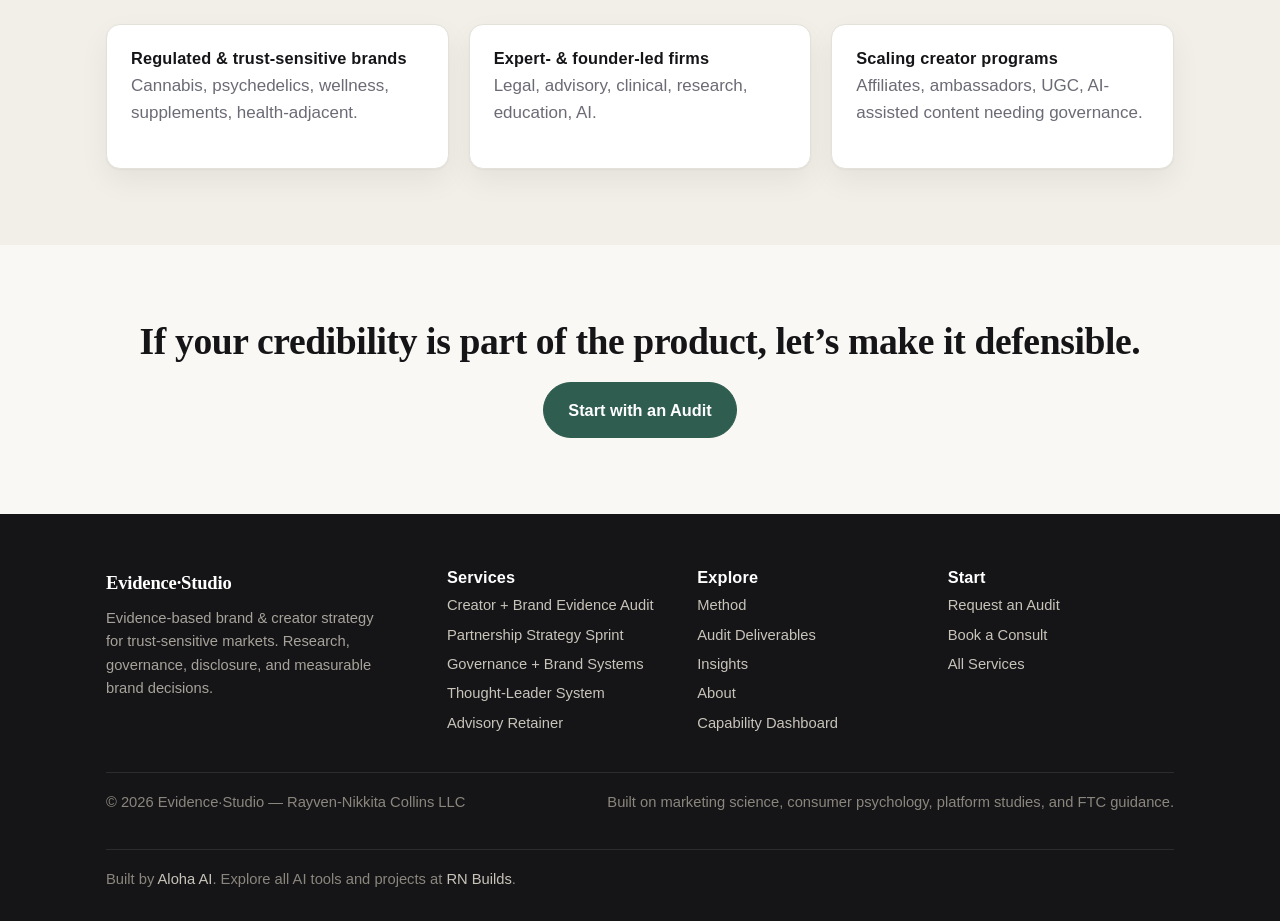
==== commit 53c7218d: "fix: point contact form to working rn-api endpoint rn-api.vercel.app stopped resolving to a live API" ====
--- a/about.html
+++ b/about.html
@@ -97,6 +97,6 @@
 
 <div id="footer"></div>
 <script src="assets/site.js"></script>
-<div style="position:fixed;bottom:1.5rem;right:1.5rem;z-index:9999"><button onclick="document.getElementById('ca-modal-es').style.display='flex'" style="font-size:.65rem;text-transform:uppercase;letter-spacing:.08em;background:#B8842A;color:#fff;border:none;padding:.55rem 1.1rem;border-radius:2rem;cursor:pointer;box-shadow:0 2px 12px rgba(0,0,0,.35)">Contact the Architect</button></div><div id="ca-modal-es" role="dialog" aria-modal="true" style="display:none;position:fixed;inset:0;z-index:10000;background:rgba(0,0,0,.8);align-items:center;justify-content:center"><div style="background:#fff;max-width:420px;width:90%;padding:2rem;border-radius:4px"><h2 style="margin:0 0 1rem">Contact the Architect</h2><input id="ca-name-es" placeholder="Name (optional)" style="width:100%;padding:.6rem;margin-bottom:.75rem;border:1px solid #ccc;box-sizing:border-box"/><input id="ca-email-es" type="email" placeholder="Email (required)" style="width:100%;padding:.6rem;margin-bottom:.75rem;border:1px solid #ccc;box-sizing:border-box"/><textarea id="ca-msg-es" rows="3" placeholder="Message" style="width:100%;padding:.6rem;margin-bottom:.75rem;border:1px solid #ccc;box-sizing:border-box;resize:vertical"></textarea><div style="display:flex;gap:.75rem;justify-content:flex-end"><button onclick="document.getElementById('ca-modal-es').style.display='none'" style="background:none;border:1px solid #ccc;padding:.5rem 1rem;cursor:pointer">Cancel</button><button onclick="(function(){var e=document.getElementById('ca-email-es').value;if(!e){alert('Email required');return;}fetch('https://rn-api.vercel.app/api/lead',{method:'POST',headers:{'Content-Type':'application/json'},body:JSON.stringify({name:document.getElementById('ca-name-es').value,email:e,message:document.getElementById('ca-msg-es').value,source:'contact-architect-creator-brand-evidence'})}).then(function(){document.getElementById('ca-modal-es').style.display='none';alert('Sent!');}).catch(function(){alert('Error.');})})();" style="background:#1B7A68;color:#fff;border:none;padding:.5rem 1rem;cursor:pointer">Send</button></div></div></div>
+<div style="position:fixed;bottom:1.5rem;right:1.5rem;z-index:9999"><button onclick="document.getElementById('ca-modal-es').style.display='flex'" style="font-size:.65rem;text-transform:uppercase;letter-spacing:.08em;background:#B8842A;color:#fff;border:none;padding:.55rem 1.1rem;border-radius:2rem;cursor:pointer;box-shadow:0 2px 12px rgba(0,0,0,.35)">Contact the Architect</button></div><div id="ca-modal-es" role="dialog" aria-modal="true" style="display:none;position:fixed;inset:0;z-index:10000;background:rgba(0,0,0,.8);align-items:center;justify-content:center"><div style="background:#fff;max-width:420px;width:90%;padding:2rem;border-radius:4px"><h2 style="margin:0 0 1rem">Contact the Architect</h2><input id="ca-name-es" placeholder="Name (optional)" style="width:100%;padding:.6rem;margin-bottom:.75rem;border:1px solid #ccc;box-sizing:border-box"/><input id="ca-email-es" type="email" placeholder="Email (required)" style="width:100%;padding:.6rem;margin-bottom:.75rem;border:1px solid #ccc;box-sizing:border-box"/><textarea id="ca-msg-es" rows="3" placeholder="Message" style="width:100%;padding:.6rem;margin-bottom:.75rem;border:1px solid #ccc;box-sizing:border-box;resize:vertical"></textarea><div style="display:flex;gap:.75rem;justify-content:flex-end"><button onclick="document.getElementById('ca-modal-es').style.display='none'" style="background:none;border:1px solid #ccc;padding:.5rem 1rem;cursor:pointer">Cancel</button><button onclick="(function(){var e=document.getElementById('ca-email-es').value;if(!e){alert('Email required');return;}fetch('https://rn-api-rn-collins.vercel.app/api/lead',{method:'POST',headers:{'Content-Type':'application/json'},body:JSON.stringify({name:document.getElementById('ca-name-es').value,email:e,message:document.getElementById('ca-msg-es').value,source:'contact-architect-creator-brand-evidence'})}).then(function(){document.getElementById('ca-modal-es').style.display='none';alert('Sent!');}).catch(function(){alert('Error.');})})();" style="background:#1B7A68;color:#fff;border:none;padding:.5rem 1rem;cursor:pointer">Send</button></div></div></div>
 </body>
 </html>
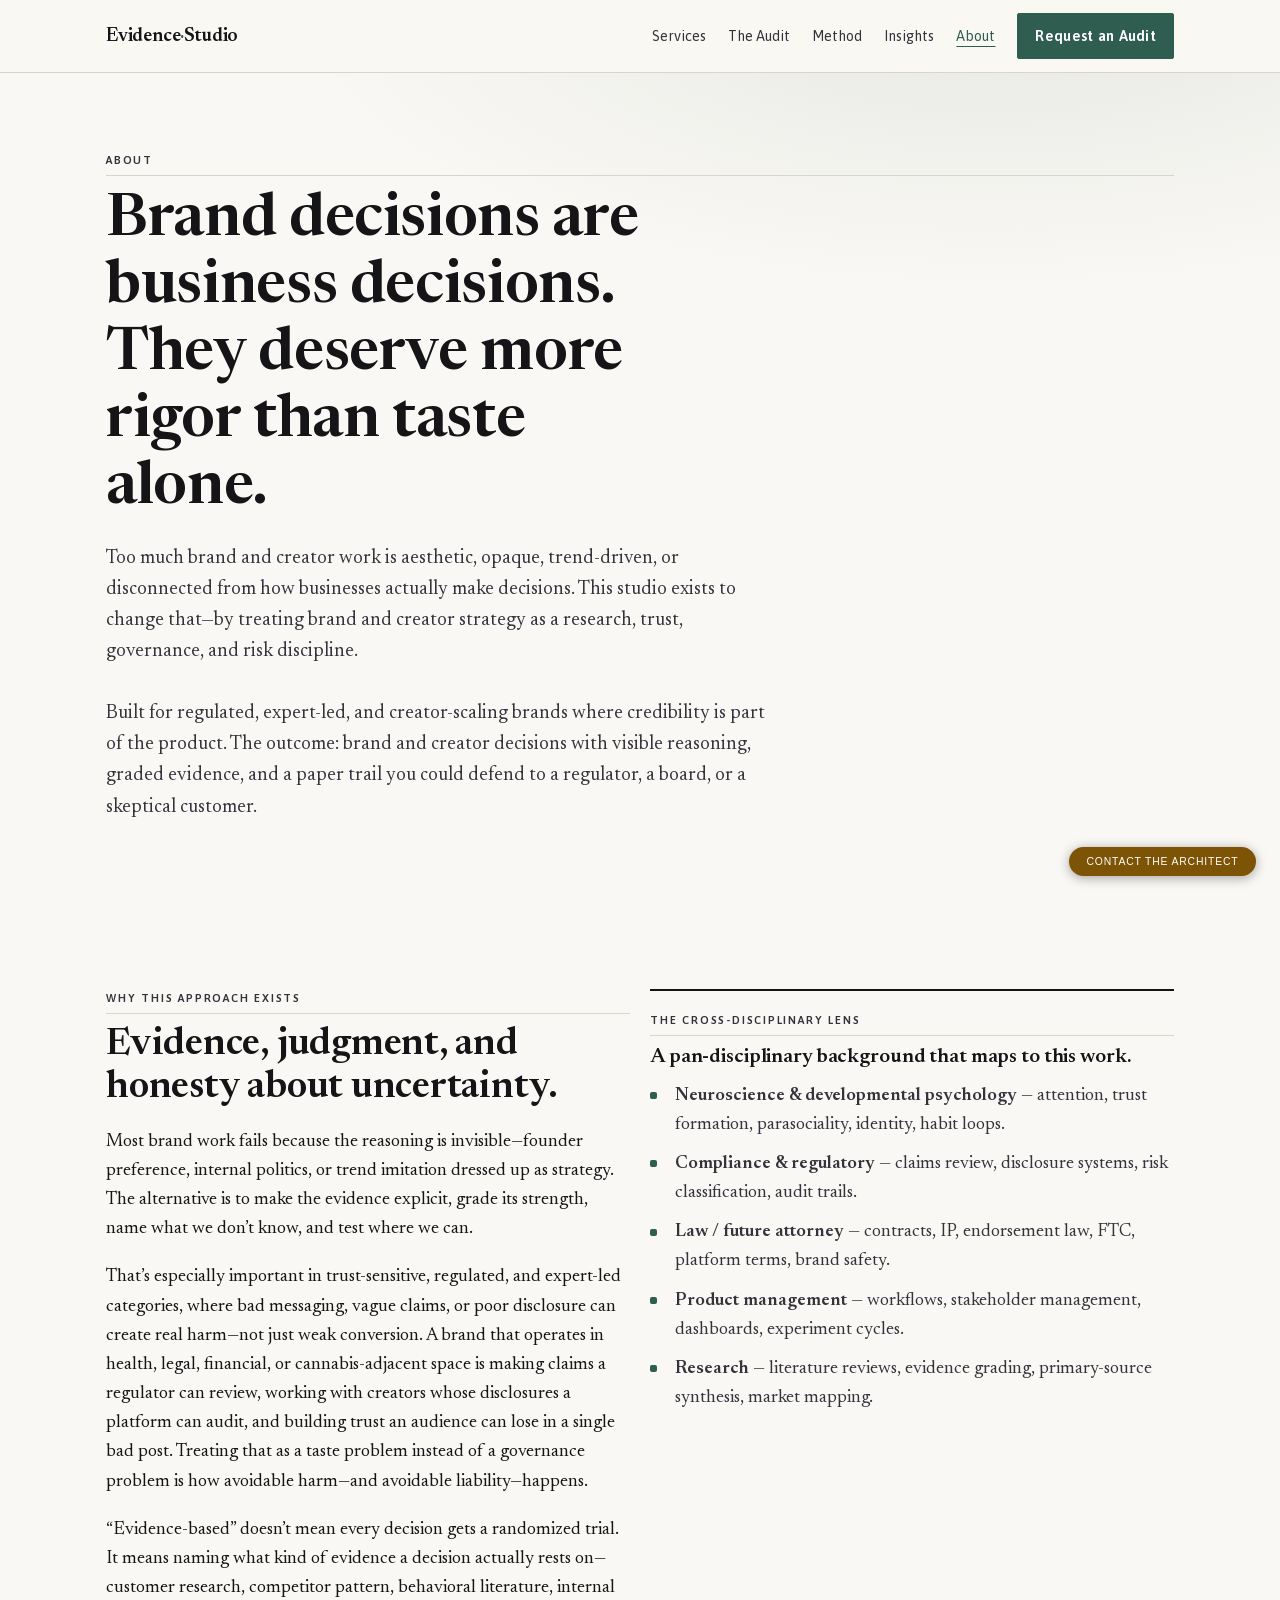
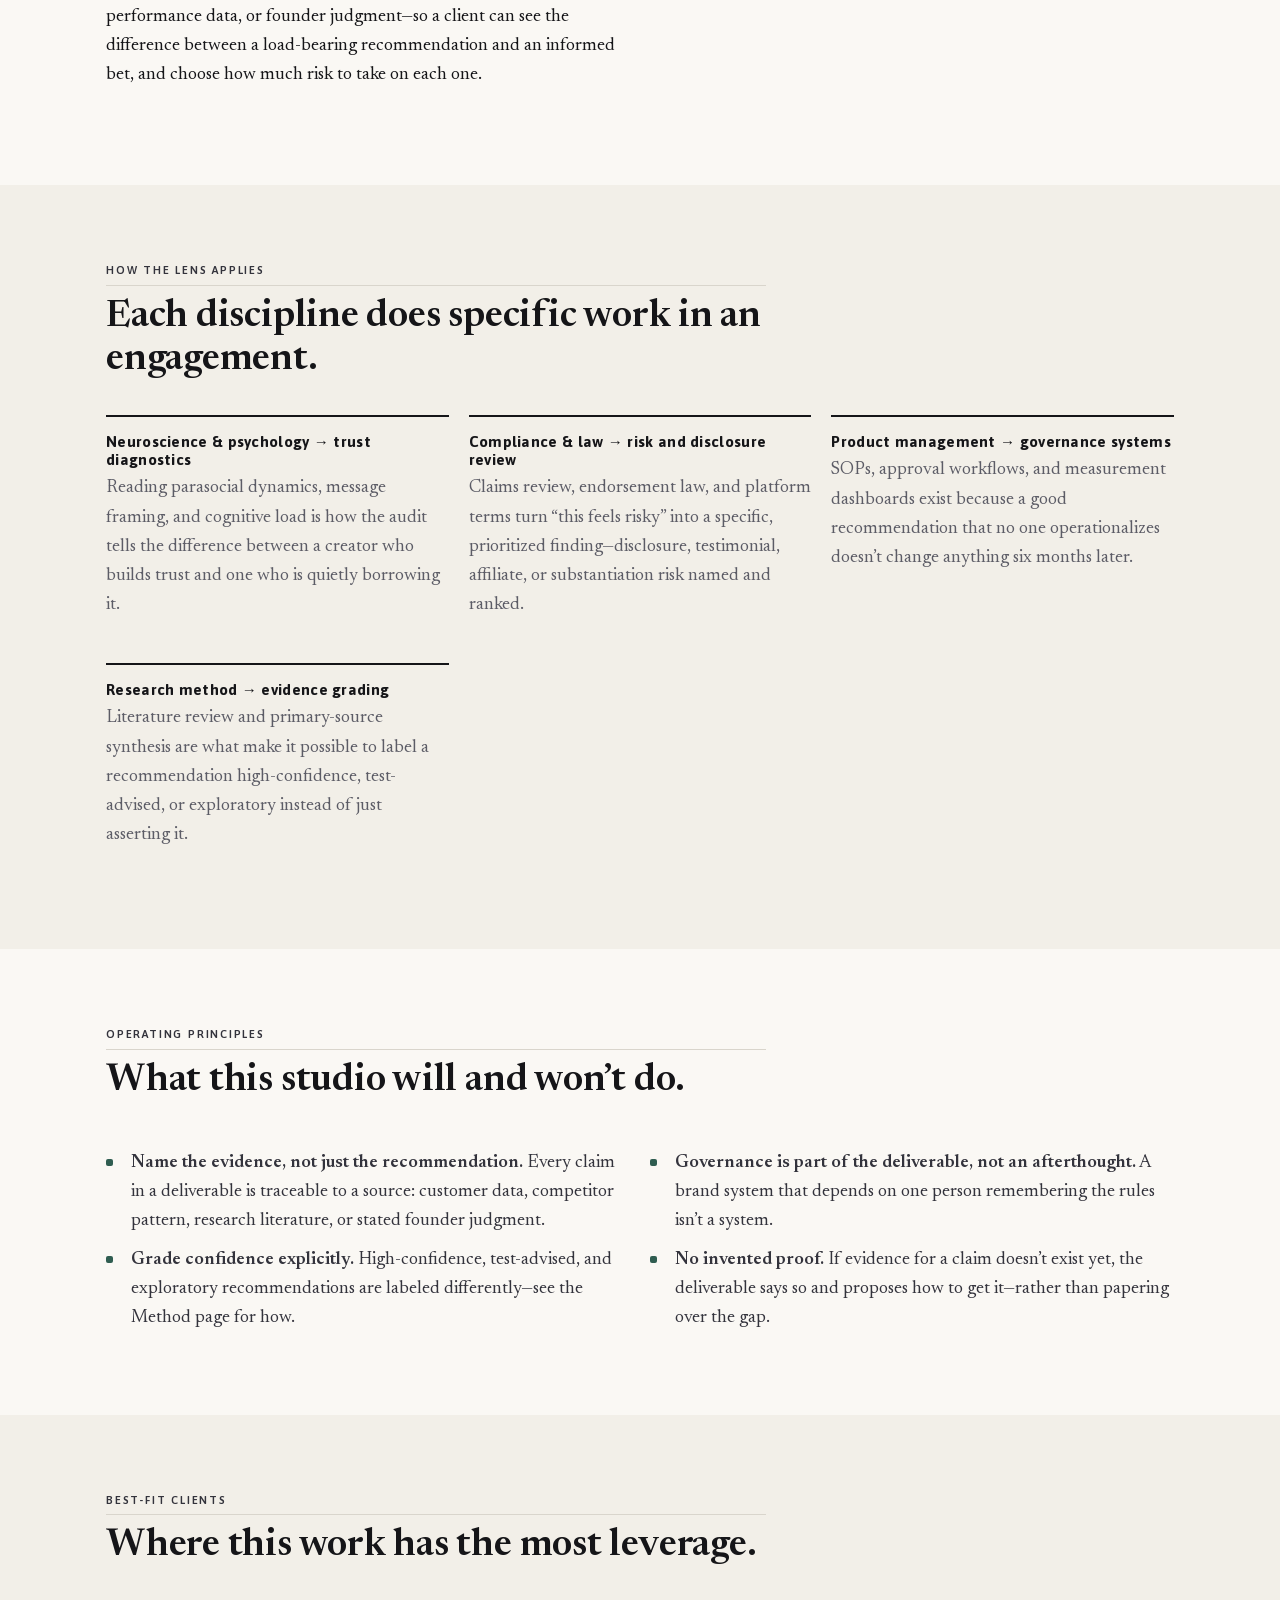
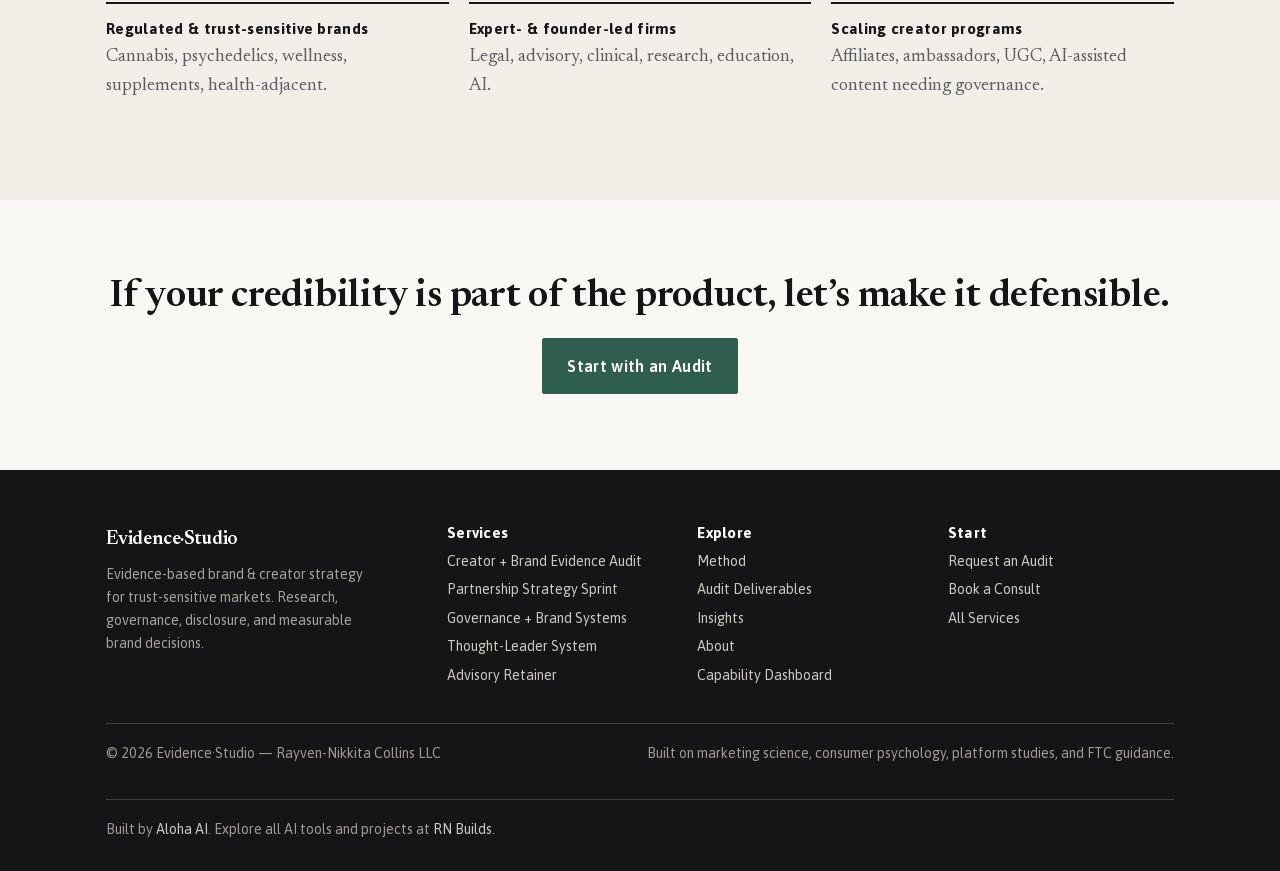
==== commit 3b0cb567: "Make the site look like the report it sells Evidence·Studio sells graded evidence audits, and looked" ====
--- a/about.html
+++ b/about.html
@@ -4,6 +4,24 @@
 <meta charset="utf-8">
 <meta name="viewport" content="width=device-width, initial-scale=1">
 <title>About — Evidence&middot;Studio</title>
+<link rel="canonical" href="https://creator-brand-evidence.vercel.app/about">
+<link rel="icon" type="image/png" sizes="32x32" href="/assets/icon-32.png">
+<link rel="icon" type="image/png" sizes="192x192" href="/assets/icon-192.png">
+<link rel="apple-touch-icon" sizes="180x180" href="/assets/apple-touch-icon.png">
+<meta property="og:title" content="About — Evidence·Studio">
+<meta property="og:description" content="Why this approach exists, and the cross-disciplinary background behind evidence-based brand and creator strategy.">
+<meta property="og:type" content="website">
+<meta property="og:url" content="https://creator-brand-evidence.vercel.app/about">
+<meta property="og:site_name" content="Evidence·Studio">
+<meta property="og:image" content="https://creator-brand-evidence.vercel.app/assets/og/about.png">
+<meta property="og:image:width" content="1200">
+<meta property="og:image:height" content="630">
+<meta property="og:image:alt" content="Evidence·Studio card: about the studio and its evidence-first approach.">
+<meta name="twitter:card" content="summary_large_image">
+<meta name="twitter:title" content="About — Evidence·Studio">
+<meta name="twitter:description" content="Why this approach exists, and the cross-disciplinary background behind evidence-based brand and creator strategy.">
+<meta name="twitter:image" content="https://creator-brand-evidence.vercel.app/assets/og/about.png">
+
 <meta name="description" content="Why this approach exists, and the cross-disciplinary background behind evidence-based brand and creator strategy.">
 <link rel="stylesheet" href="assets/style.css">
 <link rel="sitemap" type="application/xml" href="/sitemap.xml"/>
@@ -15,6 +33,7 @@
 </head>
 <body>
 <div id="nav"></div>
+<main id="main" tabindex="-1">
 <header class="hero">
   <div class="wrap">
     <p class="eyebrow">About</p>
@@ -95,8 +114,9 @@
   </div>
 </section>
 
+</main>
 <div id="footer"></div>
 <script src="assets/site.js"></script>
-<div style="position:fixed;bottom:1.5rem;right:1.5rem;z-index:9999"><button onclick="document.getElementById('ca-modal-es').style.display='flex'" style="font-size:.65rem;text-transform:uppercase;letter-spacing:.08em;background:#B8842A;color:#fff;border:none;padding:.55rem 1.1rem;border-radius:2rem;cursor:pointer;box-shadow:0 2px 12px rgba(0,0,0,.35)">Contact the Architect</button></div><div id="ca-modal-es" role="dialog" aria-modal="true" style="display:none;position:fixed;inset:0;z-index:10000;background:rgba(0,0,0,.8);align-items:center;justify-content:center"><div style="background:#fff;max-width:420px;width:90%;padding:2rem;border-radius:4px"><h2 style="margin:0 0 1rem">Contact the Architect</h2><input id="ca-name-es" placeholder="Name (optional)" style="width:100%;padding:.6rem;margin-bottom:.75rem;border:1px solid #ccc;box-sizing:border-box"/><input id="ca-email-es" type="email" placeholder="Email (required)" style="width:100%;padding:.6rem;margin-bottom:.75rem;border:1px solid #ccc;box-sizing:border-box"/><textarea id="ca-msg-es" rows="3" placeholder="Message" style="width:100%;padding:.6rem;margin-bottom:.75rem;border:1px solid #ccc;box-sizing:border-box;resize:vertical"></textarea><div style="display:flex;gap:.75rem;justify-content:flex-end"><button onclick="document.getElementById('ca-modal-es').style.display='none'" style="background:none;border:1px solid #ccc;padding:.5rem 1rem;cursor:pointer">Cancel</button><button onclick="(function(){var e=document.getElementById('ca-email-es').value;if(!e){alert('Email required');return;}fetch('https://rn-api-rn-collins.vercel.app/api/lead',{method:'POST',headers:{'Content-Type':'application/json'},body:JSON.stringify({name:document.getElementById('ca-name-es').value,email:e,message:document.getElementById('ca-msg-es').value,source:'contact-architect-creator-brand-evidence'})}).then(function(){document.getElementById('ca-modal-es').style.display='none';alert('Sent!');}).catch(function(){alert('Error.');})})();" style="background:#1B7A68;color:#fff;border:none;padding:.5rem 1rem;cursor:pointer">Send</button></div></div></div>
+<div style="position:fixed;bottom:1.5rem;right:1.5rem;z-index:9999"><button onclick="document.getElementById('ca-modal-es').style.display='flex'" style="font-size:.65rem;text-transform:uppercase;letter-spacing:.08em;background:#7d5406;color:#fff;border:none;padding:.55rem 1.1rem;border-radius:2rem;cursor:pointer;box-shadow:0 2px 12px rgba(0,0,0,.35)">Contact the Architect</button></div><div id="ca-modal-es" role="dialog" aria-modal="true" style="display:none;position:fixed;inset:0;z-index:10000;background:rgba(0,0,0,.8);align-items:center;justify-content:center"><div style="background:#fff;max-width:420px;width:90%;padding:2rem;border-radius:4px"><h2 style="margin:0 0 1rem">Contact the Architect</h2><input aria-label="Your name (optional)" id="ca-name-es" placeholder="Name (optional)" style="width:100%;padding:.6rem;margin-bottom:.75rem;border:1px solid #ccc;box-sizing:border-box"/><input aria-label="Your email address (required)" id="ca-email-es" type="email" placeholder="Email (required)" style="width:100%;padding:.6rem;margin-bottom:.75rem;border:1px solid #ccc;box-sizing:border-box"/><textarea aria-label="Your message" id="ca-msg-es" rows="3" placeholder="Message" style="width:100%;padding:.6rem;margin-bottom:.75rem;border:1px solid #ccc;box-sizing:border-box;resize:vertical"></textarea><div style="display:flex;gap:.75rem;justify-content:flex-end"><button onclick="document.getElementById('ca-modal-es').style.display='none'" style="background:none;border:1px solid #ccc;padding:.5rem 1rem;cursor:pointer">Cancel</button><button onclick="(function(){var e=document.getElementById('ca-email-es').value;if(!e){alert('Email required');return;}fetch('https://rn-api-rn-collins.vercel.app/api/lead',{method:'POST',headers:{'Content-Type':'application/json'},body:JSON.stringify({name:document.getElementById('ca-name-es').value,email:e,message:document.getElementById('ca-msg-es').value,source:'contact-architect-creator-brand-evidence'})}).then(function(){document.getElementById('ca-modal-es').style.display='none';alert('Sent!');}).catch(function(){alert('Error.');})})();" style="background:#125347;color:#fff;border:none;padding:.5rem 1rem;cursor:pointer">Send</button></div></div></div>
 </body>
 </html>
--- a/assets/style.css
+++ b/assets/style.css
@@ -1,52 +1,90 @@
 /* Evidence — shared design system
-   Premium, editorial, research-forward. Restrained palette, strong hierarchy. */
+
+   The object: a graded evidence dossier. This studio sells audits that grade
+   evidence and label the confidence of every recommendation, so the site is
+   built to look like the artefact it sells — a printed report. Ruled, keyed,
+   flat. Findings are separated by hairlines rather than floated on cards, and
+   every key, grade and label is set in the sans as apparatus, not as prose.
+
+   Newsreader carries the reading; Asap carries the apparatus. Both are
+   self-hosted from /assets/fonts (licences in that directory), so the page
+   renders identically on every platform and asks no third party for a font.
+*/
+
+@font-face{font-family:'Newsreader';font-style:italic;font-weight:400 600;font-display:swap;src:url('/assets/fonts/newsreader-italic-400_600-latin-ext.woff2') format('woff2');unicode-range:U+0100-02BA, U+02BD-02C5, U+02C7-02CC, U+02CE-02D7, U+02DD-02FF, U+0304, U+0308, U+0329, U+1D00-1DBF, U+1E00-1E9F, U+1EF2-1EFF, U+2020, U+20A0-20AB, U+20AD-20C0, U+2113, U+2C60-2C7F, U+A720-A7FF;}
+@font-face{font-family:'Newsreader';font-style:italic;font-weight:400 600;font-display:swap;src:url('/assets/fonts/newsreader-italic-400_600-latin.woff2') format('woff2');unicode-range:U+0000-00FF, U+0131, U+0152-0153, U+02BB-02BC, U+02C6, U+02DA, U+02DC, U+0304, U+0308, U+0329, U+2000-206F, U+20AC, U+2122, U+2191, U+2193, U+2212, U+2215, U+FEFF, U+FFFD;}
+@font-face{font-family:'Newsreader';font-style:normal;font-weight:400 600;font-display:swap;src:url('/assets/fonts/newsreader-normal-400_600-latin-ext.woff2') format('woff2');unicode-range:U+0100-02BA, U+02BD-02C5, U+02C7-02CC, U+02CE-02D7, U+02DD-02FF, U+0304, U+0308, U+0329, U+1D00-1DBF, U+1E00-1E9F, U+1EF2-1EFF, U+2020, U+20A0-20AB, U+20AD-20C0, U+2113, U+2C60-2C7F, U+A720-A7FF;}
+@font-face{font-family:'Newsreader';font-style:normal;font-weight:400 600;font-display:swap;src:url('/assets/fonts/newsreader-normal-400_600-latin.woff2') format('woff2');unicode-range:U+0000-00FF, U+0131, U+0152-0153, U+02BB-02BC, U+02C6, U+02DA, U+02DC, U+0304, U+0308, U+0329, U+2000-206F, U+20AC, U+2122, U+2191, U+2193, U+2212, U+2215, U+FEFF, U+FFFD;}
+@font-face{font-family:'Asap';font-style:italic;font-weight:400 600;font-display:swap;src:url('/assets/fonts/asap-italic-400_600-latin-ext.woff2') format('woff2');unicode-range:U+0100-02BA, U+02BD-02C5, U+02C7-02CC, U+02CE-02D7, U+02DD-02FF, U+0304, U+0308, U+0329, U+1D00-1DBF, U+1E00-1E9F, U+1EF2-1EFF, U+2020, U+20A0-20AB, U+20AD-20C0, U+2113, U+2C60-2C7F, U+A720-A7FF;}
+@font-face{font-family:'Asap';font-style:italic;font-weight:400 600;font-display:swap;src:url('/assets/fonts/asap-italic-400_600-latin.woff2') format('woff2');unicode-range:U+0000-00FF, U+0131, U+0152-0153, U+02BB-02BC, U+02C6, U+02DA, U+02DC, U+0304, U+0308, U+0329, U+2000-206F, U+20AC, U+2122, U+2191, U+2193, U+2212, U+2215, U+FEFF, U+FFFD;}
+@font-face{font-family:'Asap';font-style:normal;font-weight:400 700;font-display:swap;src:url('/assets/fonts/asap-normal-400_700-latin-ext.woff2') format('woff2');unicode-range:U+0100-02BA, U+02BD-02C5, U+02C7-02CC, U+02CE-02D7, U+02DD-02FF, U+0304, U+0308, U+0329, U+1D00-1DBF, U+1E00-1E9F, U+1EF2-1EFF, U+2020, U+20A0-20AB, U+20AD-20C0, U+2113, U+2C60-2C7F, U+A720-A7FF;}
+@font-face{font-family:'Asap';font-style:normal;font-weight:400 700;font-display:swap;src:url('/assets/fonts/asap-normal-400_700-latin.woff2') format('woff2');unicode-range:U+0000-00FF, U+0131, U+0152-0153, U+02BB-02BC, U+02C6, U+02DA, U+02DC, U+0304, U+0308, U+0329, U+2000-206F, U+20AC, U+2122, U+2191, U+2193, U+2212, U+2215, U+FEFF, U+FFFD;}
 
 :root{
   --ink:#151518;
-  --ink-soft:#3a3a42;
-  --muted:#6b6b76;
-  --line:#e4e1da;
+  --ink-soft:#33333c;
+  --muted:#5c5c66;          /* darkened: 6b6b76 failed at 4.28:1 on tinted grounds */
+  --line:#d9d5cc;
+  --rule:#151518;           /* the heavy rule that opens a findings block */
   --paper:#faf8f4;
   --paper-2:#f2efe8;
   --card:#ffffff;
-  --accent:#2f5d50;      /* deep evidence green */
+
+  /* Decoration. Brand only — never a grade. */
+  --accent:#2f5d50;
   --accent-soft:#e7efec;
-  --accent-2:#b4542e;    /* warning/ochre for risk */
-  --gold:#8a7b3b;
+  --accent-2:#8f3f22;
+
+  /* Recommendation confidence. These carry meaning and are read as a scale,
+     so they are their own tokens: the brand green is no longer allowed to
+     double as "high confidence", which made green unable to mean green. */
+  --conf-high:#1f4d40;
+  --conf-mod:#6f5c1c;
+  --conf-low:#8a3a1e;
+  --conf-high-bg:#e7efec;
+  --conf-mod-bg:#f3ecdd;
+  --conf-low-bg:#f6e8e1;
+
+  --gold:#6f5c1c;           /* darkened from 8a7b3b (4.22:1) */
   --maxw:1120px;
-  --radius:14px;
-  --shadow:0 1px 2px rgba(21,21,24,.04),0 12px 30px rgba(21,21,24,.06);
-  --serif:"Iowan Old Style","Palatino Linotype",Palatino,Georgia,"Times New Roman",serif;
-  --sans:-apple-system,BlinkMacSystemFont,"Segoe UI",Inter,Roboto,Helvetica,Arial,sans-serif;
+  --radius:0px;             /* flattened: a report is not a stack of cards */
+  --shadow:none;
+  --serif:'Newsreader',Charter,"Bitstream Charter","Times New Roman",serif;
+  --sans:'Asap','Helvetica Neue',Helvetica,sans-serif;
 }
 
 *{box-sizing:border-box}
 html{scroll-behavior:smooth}
 body{
   margin:0;color:var(--ink);background:var(--paper);
-  font-family:var(--sans);font-size:17px;line-height:1.6;
+  font-family:var(--serif);font-size:18px;line-height:1.62;
   -webkit-font-smoothing:antialiased;text-rendering:optimizeLegibility;
 }
 a{color:var(--accent);text-decoration:none}
 a:hover{text-decoration:underline}
 img{max-width:100%}
-h1,h2,h3,h4{font-family:var(--serif);font-weight:600;line-height:1.12;letter-spacing:-.01em;color:var(--ink)}
+h1,h2,h3{font-family:var(--serif);font-weight:600;line-height:1.13;letter-spacing:-.006em;color:var(--ink)}
+h4{font-family:var(--sans);font-weight:700;line-height:1.2;color:var(--ink)}
 h1{font-size:clamp(2.3rem,5vw,3.7rem);margin:.2em 0 .35em}
 h2{font-size:clamp(1.6rem,3.2vw,2.35rem);margin:0 0 .5em}
 h3{font-size:1.28rem;margin:0 0 .35em}
-h4{font-size:1.02rem;margin:0 0 .3em;font-family:var(--sans);font-weight:700;letter-spacing:.01em}
+h4{font-size:.94rem;margin:0 0 .35em;letter-spacing:.02em}
 p{margin:0 0 1.05em}
 .wrap{max-width:var(--maxw);margin:0 auto;padding:0 26px}
-.eyebrow{font-family:var(--sans);font-weight:700;letter-spacing:.14em;text-transform:uppercase;
-  font-size:.72rem;color:var(--accent);margin:0 0 1em}
+.eyebrow{font-family:var(--sans);font-weight:600;letter-spacing:.16em;text-transform:uppercase;
+  font-size:.7rem;color:var(--ink-soft);margin:0 0 .9em;padding-bottom:.5em;
+  border-bottom:1px solid var(--line);display:block;font-variant-numeric:tabular-nums}
 .lead{font-size:1.2rem;color:var(--ink-soft);max-width:60ch}
 .muted{color:var(--muted)}
 .center{text-align:center}
 section{padding:76px 0}
 .section-alt{background:var(--paper-2)}
 .section-ink{background:var(--ink);color:#efeae1}
-.section-ink h1,.section-ink h2,.section-ink h3{color:#fff}
-.section-ink .eyebrow{color:#c8b26a}
+.section-ink h1,.section-ink h2,.section-ink h3,.section-ink h4{color:#fff}
+.section-ink .muted,.section-ink p{color:#ddd7cc}
+.section-ink .card{border-top-color:#6d6d78}
+.section-ink .eyebrow{border-bottom-color:#4a4a54}
+.section-ink .eyebrow{color:#d8c88f}
 .divider{height:1px;background:var(--line);border:0;margin:0}
 
 /* nav */
@@ -54,14 +92,15 @@
   backdrop-filter:saturate(180%) blur(10px);border-bottom:1px solid var(--line)}
 .nav-in{display:flex;align-items:center;justify-content:space-between;gap:20px;
   max-width:var(--maxw);margin:0 auto;padding:13px 26px}
-.brand{font-family:var(--serif);font-weight:600;font-size:1.16rem;color:var(--ink);letter-spacing:-.01em}
+.brand{font-family:var(--serif);font-weight:600;font-size:1.2rem;color:var(--ink);letter-spacing:-.01em}
 .brand:hover{text-decoration:none}
 .brand span{color:var(--accent)}
-.nav-links{display:flex;gap:22px;align-items:center;font-size:.95rem}
+.nav-links{display:flex;gap:22px;align-items:center;font-family:var(--sans);font-size:.9rem}
 .nav-links a{color:var(--ink-soft)}
 .nav-links a:hover{color:var(--accent);text-decoration:none}
-.btn{display:inline-block;background:var(--accent);color:#fff;padding:.7em 1.15em;border-radius:999px;
-  font-weight:600;font-size:.95rem;border:1px solid var(--accent);cursor:pointer;transition:.15s}
+.btn{display:inline-block;background:var(--accent);color:#fff;padding:.7em 1.15em;border-radius:2px;
+  font-family:var(--sans);font-weight:600;font-size:.92rem;letter-spacing:.02em;
+  border:1px solid var(--accent);cursor:pointer;transition:.15s}
 .btn:hover{background:#264a40;text-decoration:none;color:#fff}
 .btn.ghost{background:transparent;color:var(--accent)}
 .btn.ghost:hover{background:var(--accent-soft);color:var(--accent)}
@@ -75,8 +114,8 @@
 .hero h1{max-width:16ch}
 .hero .lead{margin-bottom:1.6em}
 .cta-row{display:flex;gap:12px;flex-wrap:wrap}
-.proof-strip{display:flex;gap:26px;flex-wrap:wrap;margin-top:34px;padding-top:22px;border-top:1px solid var(--line);
-  font-size:.9rem;color:var(--muted)}
+.proof-strip{display:flex;gap:26px;flex-wrap:wrap;margin-top:34px;padding-top:22px;border-top:2px solid var(--rule);
+  font-family:var(--sans);font-size:.85rem;color:var(--muted)}
 .proof-strip b{color:var(--ink)}
 
 /* grid + cards */
@@ -84,12 +123,15 @@
 .g2{grid-template-columns:repeat(2,1fr)}
 .g3{grid-template-columns:repeat(3,1fr)}
 .g4{grid-template-columns:repeat(4,1fr)}
-.card{background:var(--card);border:1px solid var(--line);border-radius:var(--radius);padding:24px;box-shadow:var(--shadow)}
+.card{background:transparent;border:0;border-top:2px solid var(--rule);border-radius:0;
+  padding:16px 0 4px;box-shadow:none}
 .card h3{margin-bottom:.3em}
-.card .ki{font-size:.78rem;font-weight:700;letter-spacing:.1em;text-transform:uppercase;color:var(--accent);margin-bottom:.6em}
-.card.pad-lg{padding:30px}
-.tag{display:inline-block;background:var(--accent-soft);color:var(--accent);font-size:.74rem;font-weight:700;
-  letter-spacing:.06em;text-transform:uppercase;padding:.3em .7em;border-radius:999px}
+.card .ki{font-family:var(--sans);font-size:.7rem;font-weight:600;letter-spacing:.13em;
+  text-transform:uppercase;color:var(--muted);margin-bottom:.5em;font-variant-numeric:tabular-nums}
+.card.pad-lg{padding:20px 0 8px}
+.tag{display:inline-block;font-family:var(--sans);background:transparent;color:var(--accent);
+  font-size:.72rem;font-weight:600;letter-spacing:.1em;text-transform:uppercase;
+  padding:.2em 0;border:0;border-bottom:2px solid var(--accent);border-radius:0}
 ul.clean{list-style:none;padding:0;margin:.4em 0 0}
 ul.clean li{padding:.28em 0 .28em 1.4em;position:relative;color:var(--ink-soft)}
 ul.clean li::before{content:"";position:absolute;left:0;top:.85em;width:7px;height:7px;border-radius:2px;background:var(--accent)}
@@ -100,56 +142,59 @@
 
 /* phase timeline */
 .phases{display:grid;grid-template-columns:repeat(6,1fr);gap:14px;counter-reset:p}
-.phase{counter-increment:p;background:var(--card);border:1px solid var(--line);border-radius:12px;padding:18px 16px}
-.phase .n{font-family:var(--serif);font-size:1.6rem;color:var(--accent);line-height:1}
+.phase{counter-increment:p;background:transparent;border:0;border-top:2px solid var(--rule);border-radius:0;padding:14px 0 4px}
+.phase .n{font-family:var(--sans);font-size:1.5rem;font-weight:700;color:var(--accent);line-height:1;font-variant-numeric:tabular-nums}
 .phase h4{margin:.4em 0 .3em}
 .phase p{font-size:.9rem;color:var(--muted);margin:0}
 
 /* evidence-letter block (EVIDENCE framework) */
 .letters{display:grid;grid-template-columns:repeat(4,1fr);gap:14px}
-.letter{background:var(--card);border:1px solid var(--line);border-radius:12px;padding:18px}
+.letter{background:transparent;border:0;border-top:2px solid var(--rule);border-radius:0;padding:14px 0 4px}
 .letter .l{font-family:var(--serif);font-size:1.9rem;color:var(--accent);line-height:1;margin-bottom:.15em}
 .letter b{display:block;font-size:.95rem;margin-bottom:.3em}
 .letter p{font-size:.85rem;color:var(--muted);margin:0}
 
 /* callout / bridge */
-.callout{background:var(--accent);color:#fff;border-radius:var(--radius);padding:34px 30px}
+.callout{background:var(--accent);color:#fff;border-radius:0;padding:34px 30px}
 .callout h2{color:#fff}
-.callout.risk{background:#7a3a22}
-.note{border-left:3px solid var(--accent);background:var(--card);padding:16px 20px;border-radius:0 10px 10px 0}
+.callout.risk{background:#6f3019}
+.note{border-left:3px solid var(--accent);background:var(--card);padding:16px 20px;border-radius:0}
 
 /* comparison */
-.vs{display:grid;grid-template-columns:1fr 1fr;gap:0;border:1px solid var(--line);border-radius:var(--radius);overflow:hidden}
+.vs{display:grid;grid-template-columns:1fr 1fr;gap:0;border:1px solid var(--line);border-radius:0;overflow:hidden}
 .vs>div{padding:24px}
 .vs .no{background:#fbf3ef}
 .vs .yes{background:#eef4f1}
 .vs h4{margin-bottom:.6em}
 
 /* table */
-table.tbl{width:100%;border-collapse:collapse;font-size:.95rem;background:var(--card);border-radius:var(--radius);overflow:hidden;border:1px solid var(--line)}
+table.tbl{width:100%;border-collapse:collapse;font-size:.95rem;background:transparent;
+  border-radius:0;border:0;border-top:2px solid var(--rule);border-bottom:2px solid var(--rule)}
 table.tbl th,table.tbl td{text-align:left;padding:12px 14px;border-bottom:1px solid var(--line);vertical-align:top}
-table.tbl th{background:var(--paper-2);font-family:var(--sans);font-weight:700;font-size:.82rem;letter-spacing:.04em;text-transform:uppercase;color:var(--ink-soft)}
+table.tbl th{background:transparent;font-family:var(--sans);font-weight:600;font-size:.72rem;
+  letter-spacing:.13em;text-transform:uppercase;color:var(--muted);
+  border-bottom:1px solid var(--rule)}
 table.tbl tr:last-child td{border-bottom:0}
 
 /* forms */
 .form{display:grid;gap:16px;max-width:720px}
 .field{display:grid;gap:6px}
-.field label{font-weight:600;font-size:.95rem}
+.field label{font-family:var(--sans);font-weight:600;font-size:.86rem;letter-spacing:.06em;text-transform:uppercase;color:var(--ink-soft)}
 .field input,.field select,.field textarea{font-family:var(--sans);font-size:1rem;padding:.7em .8em;
-  border:1px solid var(--line);border-radius:10px;background:#fff;color:var(--ink)}
+  border:1px solid #8b8578;border-radius:2px;background:#fff;color:var(--ink)}
 .field textarea{min-height:110px;resize:vertical}
 .checks{display:flex;flex-wrap:wrap;gap:8px}
 .checks label{display:inline-flex;align-items:center;gap:6px;background:#fff;border:1px solid var(--line);
-  padding:.45em .7em;border-radius:999px;font-size:.9rem;font-weight:500}
+  padding:.45em .7em;border-radius:2px;font-size:.9rem;font-weight:500;font-family:var(--sans)}
 
 /* footer */
-.footer{background:var(--ink);color:#c9c4ba;padding:54px 0 30px;font-size:.92rem}
+.footer{background:var(--ink);color:#cfcac0;padding:54px 0 30px;font-family:var(--sans);font-size:.88rem}
 .footer h4{color:#fff}
-.footer a{color:#c9c4ba}
+.footer a{color:#cfcac0}
 .footer a:hover{color:#fff;text-decoration:none}
 .foot-grid{display:grid;grid-template-columns:1.4fr 1fr 1fr 1fr;gap:24px}
 .foot-cols a{display:block;padding:.2em 0}
-.foot-bottom{margin-top:34px;padding-top:18px;border-top:1px solid #2b2b30;color:#8b867d;display:flex;justify-content:space-between;gap:12px;flex-wrap:wrap}
+.foot-bottom{margin-top:34px;padding-top:18px;border-top:1px solid #3a3a41;color:#a09a90;display:flex;justify-content:space-between;gap:12px;flex-wrap:wrap}
 
 .section-head{max-width:66ch;margin-bottom:34px}
 .hidden-badge{font-size:.8rem;color:var(--muted)}
@@ -168,3 +213,59 @@
   section{padding:52px 0}
   .foot-grid{grid-template-columns:1fr}
 }
+
+/* ---------------------------------------------------------------------------
+   Confidence grades. A recommendation's confidence is the one thing on this
+   site that a reader acts on, so it gets its own scale, its own tokens, and a
+   printed key rather than a coloured word. --accent is decoration again.
+   --------------------------------------------------------------------------- */
+.conf{font-family:var(--sans);font-weight:600;font-size:.72rem;letter-spacing:.12em;
+  text-transform:uppercase;display:inline-block;padding:.3em .6em;border-radius:2px}
+.conf-high{color:var(--conf-high);background:var(--conf-high-bg)}
+.conf-mod{color:var(--conf-mod);background:var(--conf-mod-bg)}
+.conf-low{color:var(--conf-low);background:var(--conf-low-bg)}
+h3.conf-high{color:var(--conf-high);background:none;padding:0}
+h3.conf-mod{color:var(--conf-mod);background:none;padding:0}
+h3.conf-low{color:var(--conf-low);background:none;padding:0}
+
+/* the nav call-to-action is an .btn inside .nav-links; `.nav-links a` beat
+   `.btn` on specificity and painted the label in body ink on the accent
+   ground — 1.5:1, and 1.0:1 once site.js marked it as the current page. */
+.nav-links a.btn{color:#fff}
+.nav-links a.btn:hover{color:#fff}
+.nav-links a[aria-current="page"]{color:var(--accent);text-decoration:underline;
+  text-underline-offset:5px}
+.nav-links a.btn[aria-current="page"]{color:#fff;text-decoration:none;
+  box-shadow:inset 0 -2px 0 rgba(255,255,255,.7)}
+
+/* ---------------------------------------------------------------------------
+   Accessibility affordances. None of these were present before this pass.
+   --------------------------------------------------------------------------- */
+.skip-link{position:absolute;left:-999px;top:.5rem;z-index:999;background:#fff;color:var(--ink);
+  font-family:var(--sans);font-weight:600;padding:.75rem 1rem;border:2px solid var(--ink)}
+.skip-link:focus{left:.5rem}
+.sr-only{position:absolute;width:1px;height:1px;padding:0;margin:-1px;overflow:hidden;
+  clip:rect(0,0,0,0);white-space:nowrap;border:0}
+:focus-visible{outline:3px solid #8a3a1e;outline-offset:3px}
+main:focus{outline:none}
+
+@media(prefers-reduced-motion:reduce){
+  html{scroll-behavior:auto!important}
+  *,*::before,*::after{transition:none!important;animation:none!important}
+}
+@media(forced-colors:active){
+  .card,.phase,.letter{border-top:2px solid CanvasText}
+  .btn,.tag,.conf{border:1px solid ButtonText}
+  .eyebrow{border-bottom:1px solid CanvasText}
+}
+@media print{
+  .nav,.footer,.skip-link,.cta-row,.nav-toggle{display:none!important}
+  body{background:#fff;color:#000;font-size:11pt}
+  section{padding:14pt 0;break-inside:avoid}
+  .card,.phase,.letter,.note,.vs{break-inside:avoid}
+  .callout{background:#fff!important;color:#000!important;border:1pt solid #000}
+  .callout h2{color:#000}
+  .section-ink{background:#fff!important;color:#000!important}
+  .section-ink h1,.section-ink h2,.section-ink h3,.section-ink h4{color:#000}
+  a[href^="http"]::after{content:" (" attr(href) ")";font-size:9pt;color:#444}
+}
